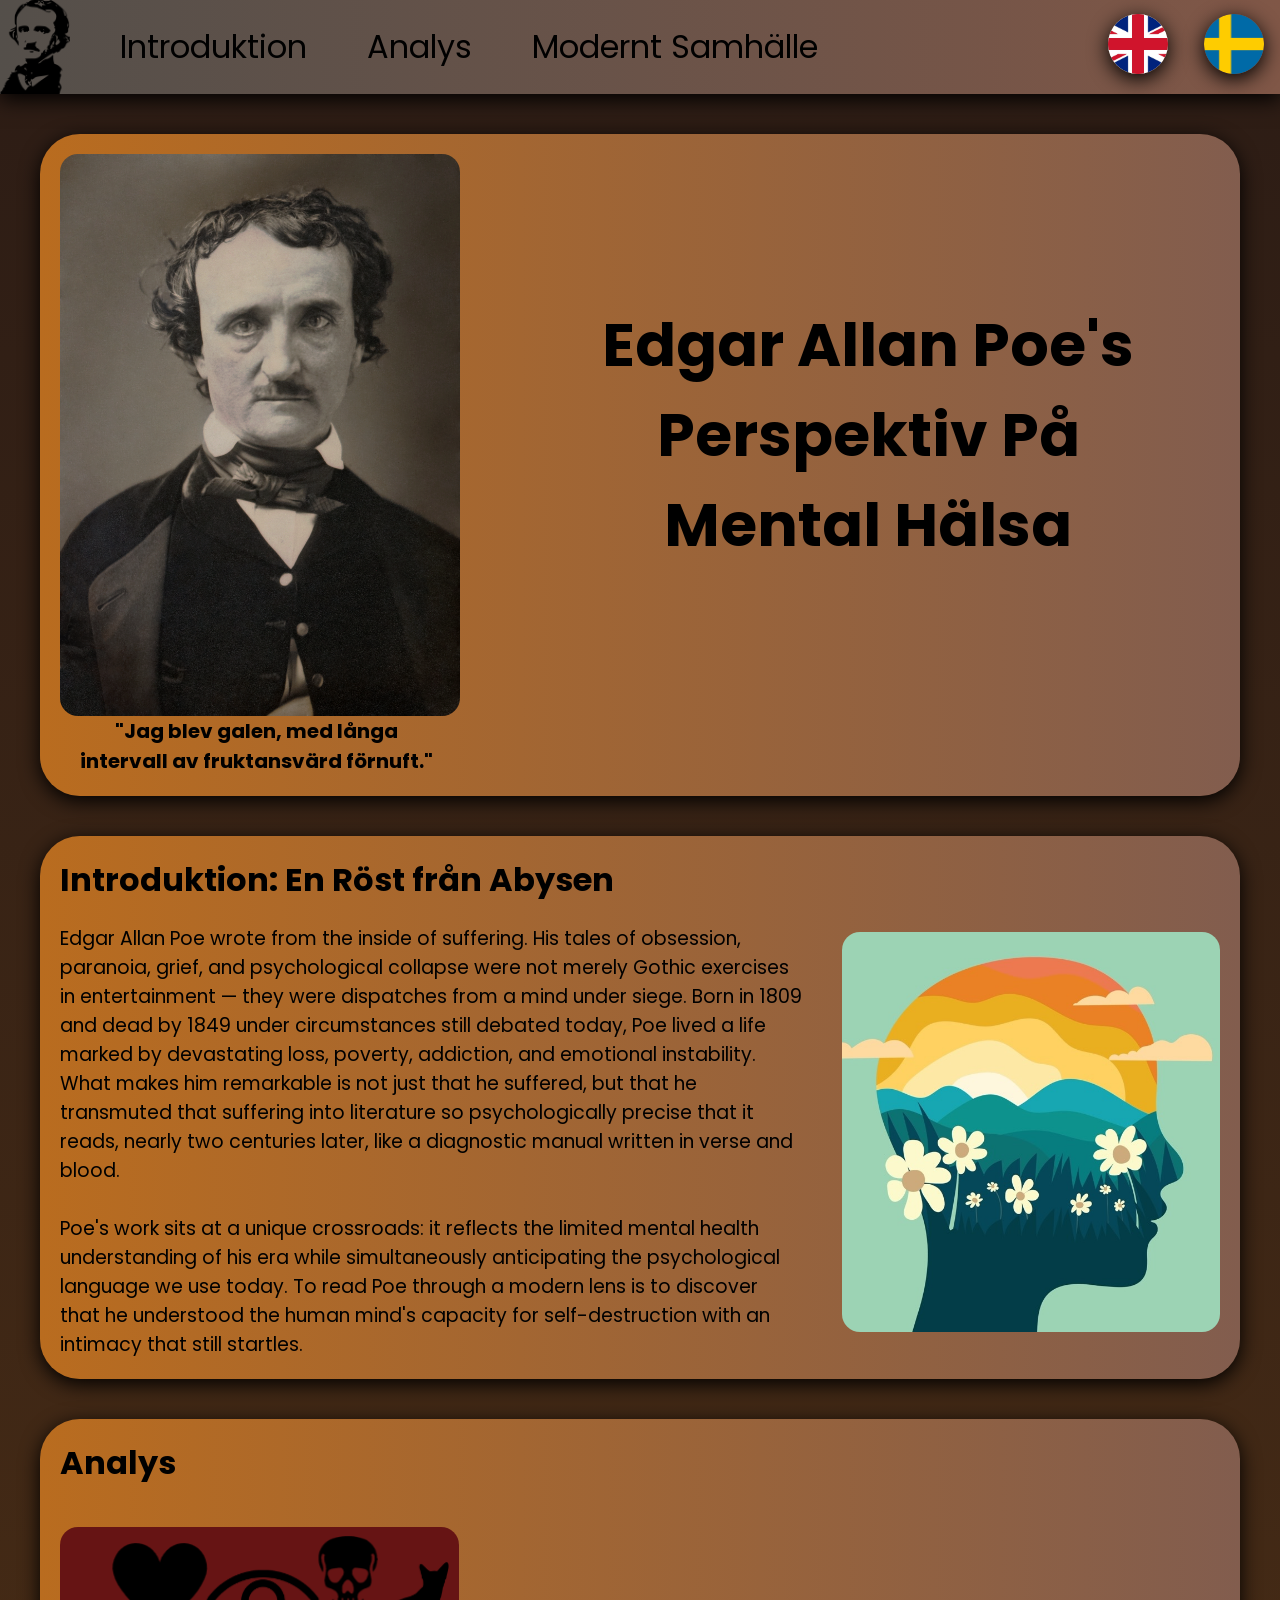
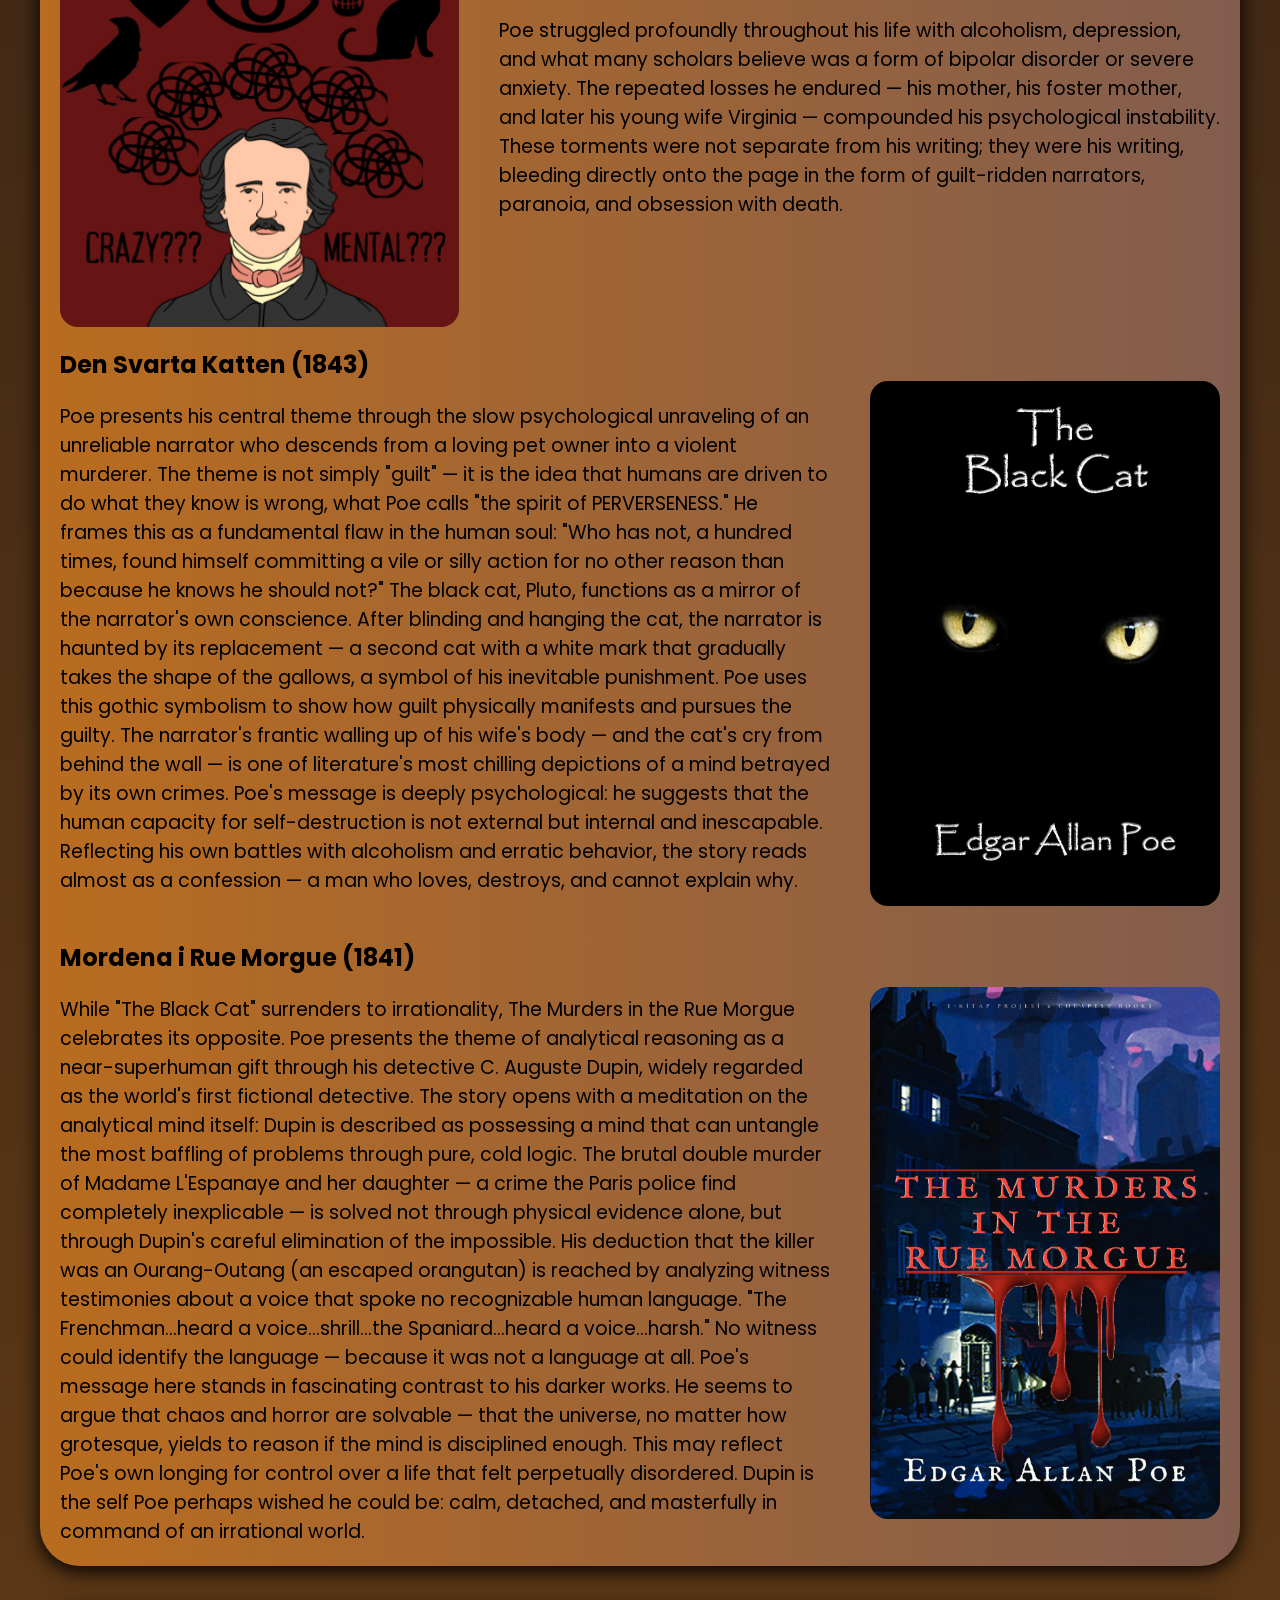
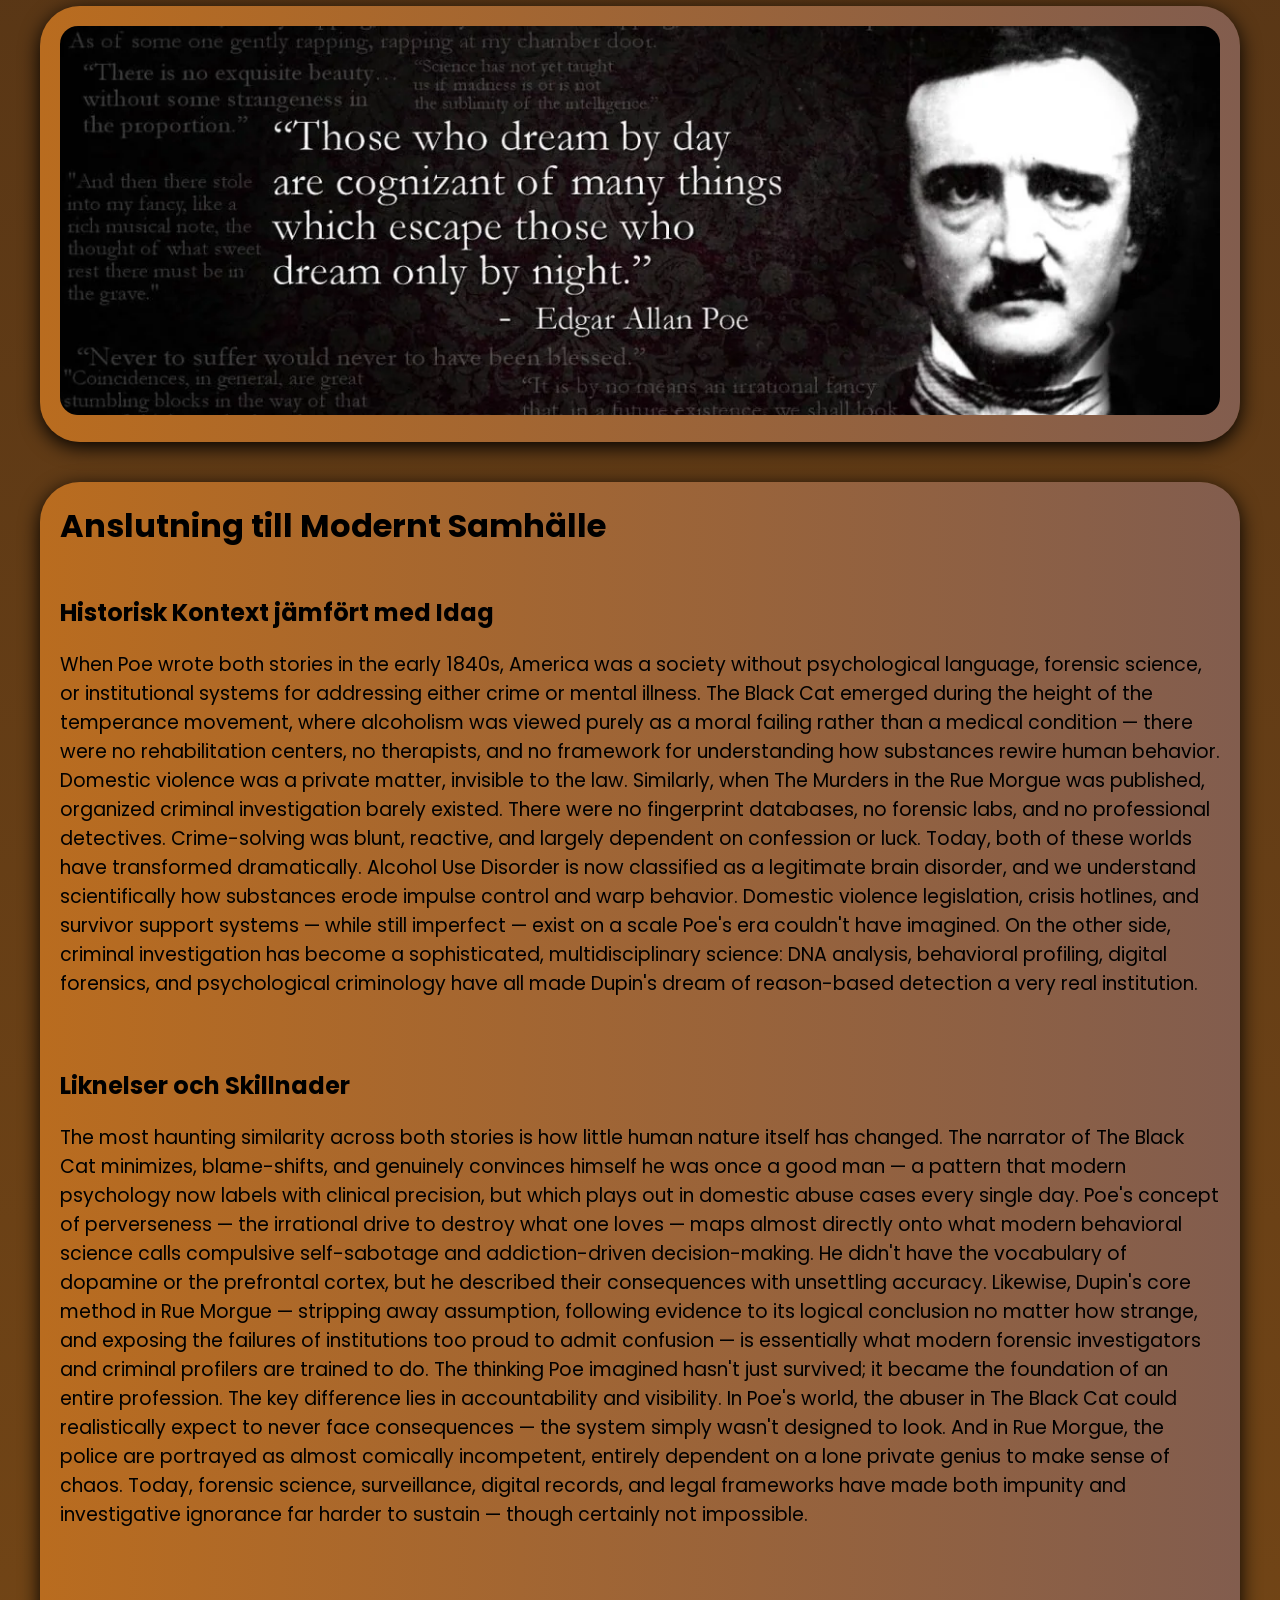
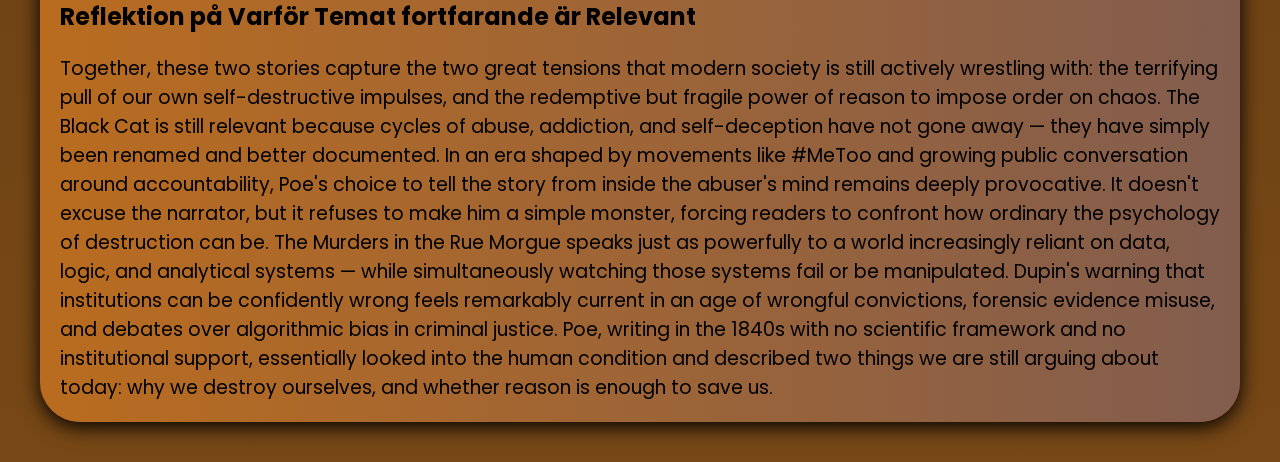
==== index-swe.html @ 0ca9f8c2 "Swedish Edition" ====
<!doctype html>
<html lang="en">
  <head>
    <meta charset="UTF-8" />
    <title>Edgar Allan Poe's Perspektiv På Mental Hälsa</title>
    <meta name="viewport" content="width=device-width, initial-scale=1.0" />
    <link rel="stylesheet" href="style.css" />
    <link rel="icon" href="images/logo.png" />
  </head>
  <body>
    <div id="menubar">
      <nav>
        <img id="logo" src="images/logo.png" alt="Edgar Allan Poe Logo" />
        <ul>
          <li>
            <a href="#intro_title" data-i18n="nav.introduction">Introduktion</a>
          </li>
          <li>
            <a href="#analysis_title" data-i18n="nav.analysis">Analys</a>
          </li>
          <li>
            <a href="#modern_title" data-i18n="nav.modern-society"
              >Modernt Samhälle</a
            >
          </li>
        </ul>
        <div class="language-switcher">
          <!-- FÖRLÅT, Martin! Vi hade för lite tid för JavaScript språk
          switchern.-->

          <button class="language-button" onclick="changeLanguage('en')">
            <a href="index.html">
              <img
                class="flag"
                src="images/EnglishFlag.jpg"
                alt="English Flag"
              />
            </a>
          </button>
          <button class="language-button" onclick="changeLanguage('se')">
            <a href="index-swe.html">
              <img
                class="flag"
                src="images/SwedishFlag.png"
                alt="Swedish Flag"
              />
            </a>
          </button>
        </div>
      </nav>
    </div>
    <div class="section" id="hero_section">
      <div id="hero_image_wrapper">
        <img
          id="hero_image"
          src="images/HeroProfile.jpg"
          alt="Edgar Allan Poe"
        />
      </div>
      <h1 id="hero_title">
        Edgar Allan Poe's <br />
        Perspektiv På <br />
        Mental Hälsa
      </h1>
      <h1 id="hero_qoute_swe">
        "Jag blev galen, med långa <br />
        intervall av fruktansvärd förnuft."
      </h1>
    </div>
    <div class="section">
      <h1 id="intro_title">Introduktion: En Röst från Abysen</h1>
      <div class="inline_wrapper">
        <p id="introduction_text">
          Edgar Allan Poe wrote from the inside of suffering. His tales of
          obsession, paranoia, grief, and psychological collapse were not merely
          Gothic exercises in entertainment — they were dispatches from a mind
          under siege. Born in 1809 and dead by 1849 under circumstances still
          debated today, Poe lived a life marked by devastating loss, poverty,
          addiction, and emotional instability. What makes him remarkable is not
          just that he suffered, but that he transmuted that suffering into
          literature so psychologically precise that it reads, nearly two
          centuries later, like a diagnostic manual written in verse and blood.
          <br />
          <br />

          Poe's work sits at a unique crossroads: it reflects the limited mental
          health understanding of his era while simultaneously anticipating the
          psychological language we use today. To read Poe through a modern lens
          is to discover that he understood the human mind's capacity for
          self-destruction with an intimacy that still startles.
        </p>
        <img
          id="introduction_image"
          src="images/IntroductionImage.png"
          alt="Introduction Image"
        />
      </div>
    </div>
    <div class="section">
      <h1 id="analysis_title">Analys</h1>
      <div class="inline_wrapper">
        <img
          id="analysis_image_1"
          src="images/EdgarsMentalHealth.png"
          alt="Edgar Allan Poe Questioning His Mental Health"
        />
        <p>
          Poe struggled profoundly throughout his life with alcoholism,
          depression, and what many scholars believe was a form of bipolar
          disorder or severe anxiety. The repeated losses he endured — his
          mother, his foster mother, and later his young wife Virginia —
          compounded his psychological instability. These torments were not
          separate from his writing; they were his writing, bleeding directly
          onto the page in the form of guilt-ridden narrators, paranoia, and
          obsession with death.
        </p>
      </div>

      <div class="inline_wrapper">
        <div>
          <h2 class="subtitle">Den Svarta Katten (1843)</h2>
          <p>
            Poe presents his central theme through the slow psychological
            unraveling of an unreliable narrator who descends from a loving pet
            owner into a violent murderer. The theme is not simply "guilt" — it
            is the idea that humans are driven to do what they know is wrong,
            what Poe calls "the spirit of PERVERSENESS." He frames this as a
            fundamental flaw in the human soul: "Who has not, a hundred times,
            found himself committing a vile or silly action for no other reason
            than because he knows he should not?" The black cat, Pluto,
            functions as a mirror of the narrator's own conscience. After
            blinding and hanging the cat, the narrator is haunted by its
            replacement — a second cat with a white mark that gradually takes
            the shape of the gallows, a symbol of his inevitable punishment. Poe
            uses this gothic symbolism to show how guilt physically manifests
            and pursues the guilty. The narrator's frantic walling up of his
            wife's body — and the cat's cry from behind the wall — is one of
            literature's most chilling depictions of a mind betrayed by its own
            crimes. Poe's message is deeply psychological: he suggests that the
            human capacity for self-destruction is not external but internal and
            inescapable. Reflecting his own battles with alcoholism and erratic
            behavior, the story reads almost as a confession — a man who loves,
            destroys, and cannot explain why.
          </p>
          <br />
        </div>
        <img
          src="images/TheBlackCat.jpg"
          alt="The Black Cat Book Cover"
          class="book_cover"
        />
      </div>
      <div class="inline_wrapper">
        <div>
          <h2 class="subtitle">Mordena i Rue Morgue (1841)</h2>
          <p>
            While "The Black Cat" surrenders to irrationality, The Murders in
            the Rue Morgue celebrates its opposite. Poe presents the theme of
            analytical reasoning as a near-superhuman gift through his detective
            C. Auguste Dupin, widely regarded as the world's first fictional
            detective. The story opens with a meditation on the analytical mind
            itself: Dupin is described as possessing a mind that can untangle
            the most baffling of problems through pure, cold logic. The brutal
            double murder of Madame L'Espanaye and her daughter — a crime the
            Paris police find completely inexplicable — is solved not through
            physical evidence alone, but through Dupin's careful elimination of
            the impossible. His deduction that the killer was an Ourang-Outang
            (an escaped orangutan) is reached by analyzing witness testimonies
            about a voice that spoke no recognizable human language. "The
            Frenchman...heard a voice...shrill...the Spaniard...heard a
            voice...harsh." No witness could identify the language — because it
            was not a language at all. Poe's message here stands in fascinating
            contrast to his darker works. He seems to argue that chaos and
            horror are solvable — that the universe, no matter how grotesque,
            yields to reason if the mind is disciplined enough. This may reflect
            Poe's own longing for control over a life that felt perpetually
            disordered. Dupin is the self Poe perhaps wished he could be: calm,
            detached, and masterfully in command of an irrational world.
          </p>
        </div>
        <img
          src="images/RueMorgue.jpg.webp"
          alt="The Black Cat Book Cover"
          class="book_cover"
        />
      </div>
    </div>
    <div class="section">
      <img
        class="qoute_immage"
        src="images/EdgarQouteImage1.png"
        alt="Those who deam by daylight ar cognizant of many things wich escape those who dream only by nigh. - Edgar Allan Poe"
      />
    </div>
    <div class="section">
      <h1 id="modern_title">Anslutning till Modernt Samhälle</h1>
      <br />
      <h2>Historisk Kontext jämfört med Idag</h2>

      <p>
        When Poe wrote both stories in the early 1840s, America was a society
        without psychological language, forensic science, or institutional
        systems for addressing either crime or mental illness. The Black Cat
        emerged during the height of the temperance movement, where alcoholism
        was viewed purely as a moral failing rather than a medical condition —
        there were no rehabilitation centers, no therapists, and no framework
        for understanding how substances rewire human behavior. Domestic
        violence was a private matter, invisible to the law. Similarly, when The
        Murders in the Rue Morgue was published, organized criminal
        investigation barely existed. There were no fingerprint databases, no
        forensic labs, and no professional detectives. Crime-solving was blunt,
        reactive, and largely dependent on confession or luck. Today, both of
        these worlds have transformed dramatically. Alcohol Use Disorder is now
        classified as a legitimate brain disorder, and we understand
        scientifically how substances erode impulse control and warp behavior.
        Domestic violence legislation, crisis hotlines, and survivor support
        systems — while still imperfect — exist on a scale Poe's era couldn't
        have imagined. On the other side, criminal investigation has become a
        sophisticated, multidisciplinary science: DNA analysis, behavioral
        profiling, digital forensics, and psychological criminology have all
        made Dupin's dream of reason-based detection a very real institution.
      </p>
      <br />
      <br />
      <h2>Liknelser och Skillnader</h2>
      <p>
        The most haunting similarity across both stories is how little human
        nature itself has changed. The narrator of The Black Cat minimizes,
        blame-shifts, and genuinely convinces himself he was once a good man — a
        pattern that modern psychology now labels with clinical precision, but
        which plays out in domestic abuse cases every single day. Poe's concept
        of perverseness — the irrational drive to destroy what one loves — maps
        almost directly onto what modern behavioral science calls compulsive
        self-sabotage and addiction-driven decision-making. He didn't have the
        vocabulary of dopamine or the prefrontal cortex, but he described their
        consequences with unsettling accuracy. Likewise, Dupin's core method in
        Rue Morgue — stripping away assumption, following evidence to its
        logical conclusion no matter how strange, and exposing the failures of
        institutions too proud to admit confusion — is essentially what modern
        forensic investigators and criminal profilers are trained to do. The
        thinking Poe imagined hasn't just survived; it became the foundation of
        an entire profession. The key difference lies in accountability and
        visibility. In Poe's world, the abuser in The Black Cat could
        realistically expect to never face consequences — the system simply
        wasn't designed to look. And in Rue Morgue, the police are portrayed as
        almost comically incompetent, entirely dependent on a lone private
        genius to make sense of chaos. Today, forensic science, surveillance,
        digital records, and legal frameworks have made both impunity and
        investigative ignorance far harder to sustain — though certainly not
        impossible.
      </p>
      <br />
      <br />
      <h2>Reflektion på Varför Temat fortfarande är Relevant</h2>
      <p>
        Together, these two stories capture the two great tensions that modern
        society is still actively wrestling with: the terrifying pull of our own
        self-destructive impulses, and the redemptive but fragile power of
        reason to impose order on chaos. The Black Cat is still relevant because
        cycles of abuse, addiction, and self-deception have not gone away — they
        have simply been renamed and better documented. In an era shaped by
        movements like #MeToo and growing public conversation around
        accountability, Poe's choice to tell the story from inside the abuser's
        mind remains deeply provocative. It doesn't excuse the narrator, but it
        refuses to make him a simple monster, forcing readers to confront how
        ordinary the psychology of destruction can be. The Murders in the Rue
        Morgue speaks just as powerfully to a world increasingly reliant on
        data, logic, and analytical systems — while simultaneously watching
        those systems fail or be manipulated. Dupin's warning that institutions
        can be confidently wrong feels remarkably current in an age of wrongful
        convictions, forensic evidence misuse, and debates over algorithmic bias
        in criminal justice. Poe, writing in the 1840s with no scientific
        framework and no institutional support, essentially looked into the
        human condition and described two things we are still arguing about
        today: why we destroy ourselves, and whether reason is enough to save
        us.
      </p>
    </div>
    <script src="script.js"></script>
  </body>
</html>
---- style.css ----
@import url("https://fonts.googleapis.com/css2?family=Poppins:wght@200;300;400;500&display=swap");
* {
  margin: 0;
  padding: 0;
  box-sizing: border-box;
  font-family: "Poppins", sans-serif;
}
body {
  background: linear-gradient(to bottom, #2c1c15, #774816);
}

#menubar {
  position: sticky;
  top: 0;
  z-index: 100;
}

.container {
  width: 100%;
  height: 100vh;
  background: #2192ff;
  display: flex;
  align-items: center;
  justify-content: center;
}
nav {
  background: linear-gradient(to right, #544f4a, #805747);
  box-shadow: 0 5px 20px rgb(0, 0, 0);
  display: flex;
  align-items: center;
  transition: background 0.9s ease;
}

nav:hover {
  background: linear-gradient(to right, #6d655d, #aa6d55);
}

nav ul li:hover {
  scale: 1.05;
  transition: scale 0.3s ease;
}
nav ul {
  display: flex;
  align-items: center;
  margin: 0;
  padding: 0;
}
nav ul li {
  list-style: none;
  font-size: 2rem;
  padding: 0 10px;
  margin: 0 20px;
  cursor: pointer;
  position: relative;
}
nav ul li:after {
  content: "";
  width: 0;
  height: 3px;
  background: #300b09;
  position: absolute;
  left: 0;
  bottom: -10px;
  transition: 0.5s;
}
nav ul li:hover::after {
  width: 100%;
}

.language-switcher {
  display: inline-block;
  gap: 0.5rem;
  margin-left: auto;
}

.language-switcher button {
  padding: 0.5rem 1rem;
  border: none;
  background: transparent;
  cursor: pointer;
  border-radius: 4px;
}

.language-switcher button:hover {
  background: transparent;
}

#hero_title {
  padding-left: 10px;
  display: inline-block;
  font-size: 60px;
  color: #000000;
  text-align: center;
  vertical-align: middle;
  margin-right: 20px;
  overflow-wrap: break-word;
  word-wrap: break-word;
  margin-left: 10vw;
}

#hero_image {
  display: inline-block;
  vertical-align: middle;
  margin: 0 auto;
  width: 400px;
  height: auto;
  border-radius: 18px;
}

#introduction_image {
  display: block;
  margin: 0 auto;
  width: 300px;
  margin-right: 0;
  height: auto;
  border-radius: 18px;
}

#hero_qoute {
  display: flex;
  font-size: 20px;
  color: #000000;
  text-align: center;
  vertical-align: middle;
  margin-left: 50px;
}

#hero_qoute_swe {
  display: flex;
  font-size: 20px;
  color: #000000;
  text-align: center;
  vertical-align: middle;
  margin-left: 20px;
}
.section {
  margin: 40px;
  border-radius: 40px;
  min-width: 1000px;
  background: linear-gradient(to right, #b96c1f, #825d4e);
  padding: 20px;
  box-shadow: #000000 0px 5px 20px;
}

#logo {
  width: 70px;
  height: auto;
  margin-right: 20px;
}

.flag {
  width: 60px;
  height: auto;
  border-radius: 30px;
  box-shadow: #000000 0px 5px 20px;
}

.flag:hover {
  transform: scale(1.1);
  transition: transform 0.3s ease;
}

#introduction_text p {
  flex: 1;
  margin: 0;
}

#introduction_image {
  width: auto;
  height: 400px;
  border-radius: 18px;
  margin-left: 20px;
  flex-shrink: 0;
}

.inline_wrapper {
  display: flex;
  flex-direction: row;
  align-items: center;
  justify-content: space-between;
  gap: 20px;
  flex-wrap: nowrap;
}

p {
  margin-top: 20px;
  display: flex;
  flex-direction: row;
  align-items: center;
  justify-content: space-between;
  gap: 20px;
  flex-wrap: nowrap;
  font-size: 19px;
}

#analysis_image_1 {
  margin-top: 40px;
  width: auto;
  height: 400px;
  border-radius: 18px;
  margin-right: 20px;
  flex-shrink: 0;
}

.qoute_immage {
  width: 100%;
  height: auto;
  border-radius: 18px;
  flex-shrink: 0;
}

html {
  scroll-behavior: smooth;
}

nav ul li a {
  text-decoration: none;
  color: inherit;
}

.book_cover {
  margin-top: 40px;
  width: 350px;
  height: auto;
  border-radius: 18px;
  margin-left: 20px;
  flex-shrink: 0;
}

h2 {
  margin-top: 20px;
}

#intro_title,
#analysis_title,
#modern_title {
  scroll-margin-top: 150px;
}

#hero_image_wrapper {
  display: inline-block;
  vertical-align: middle;
}
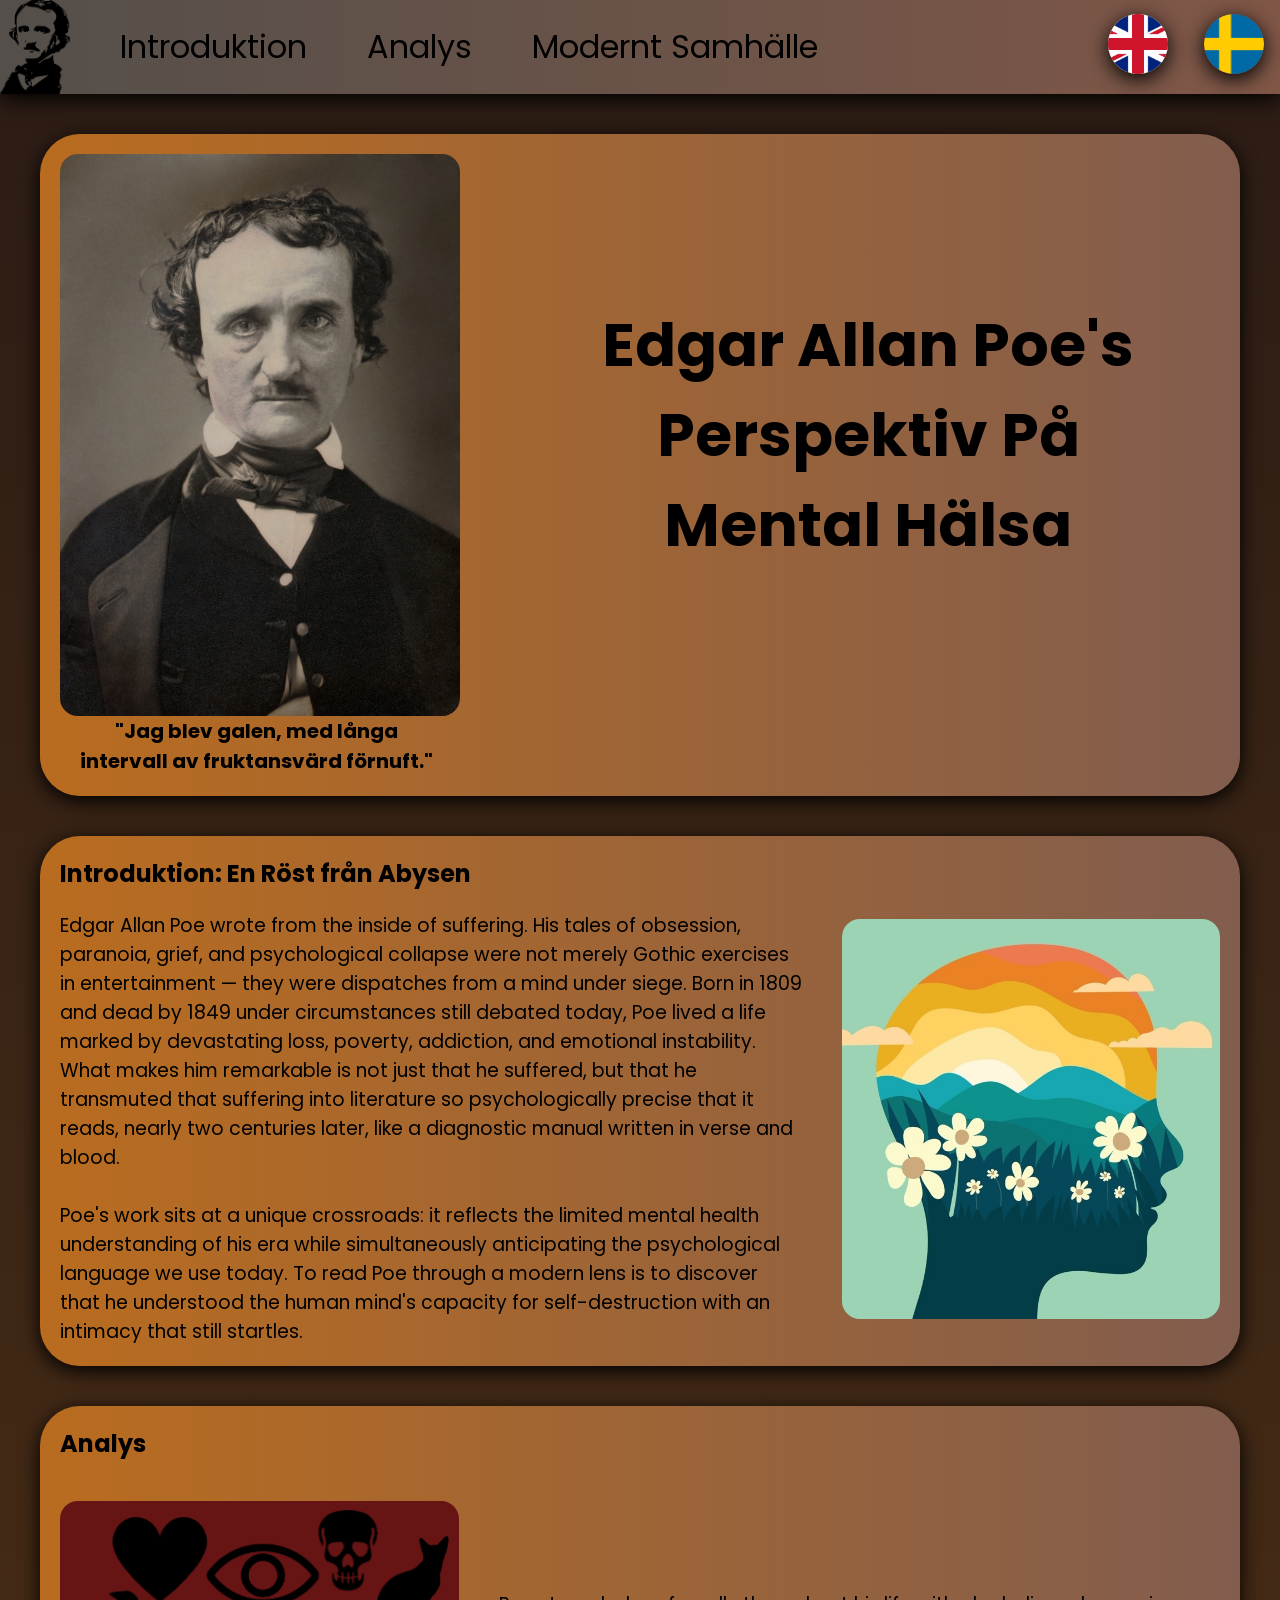
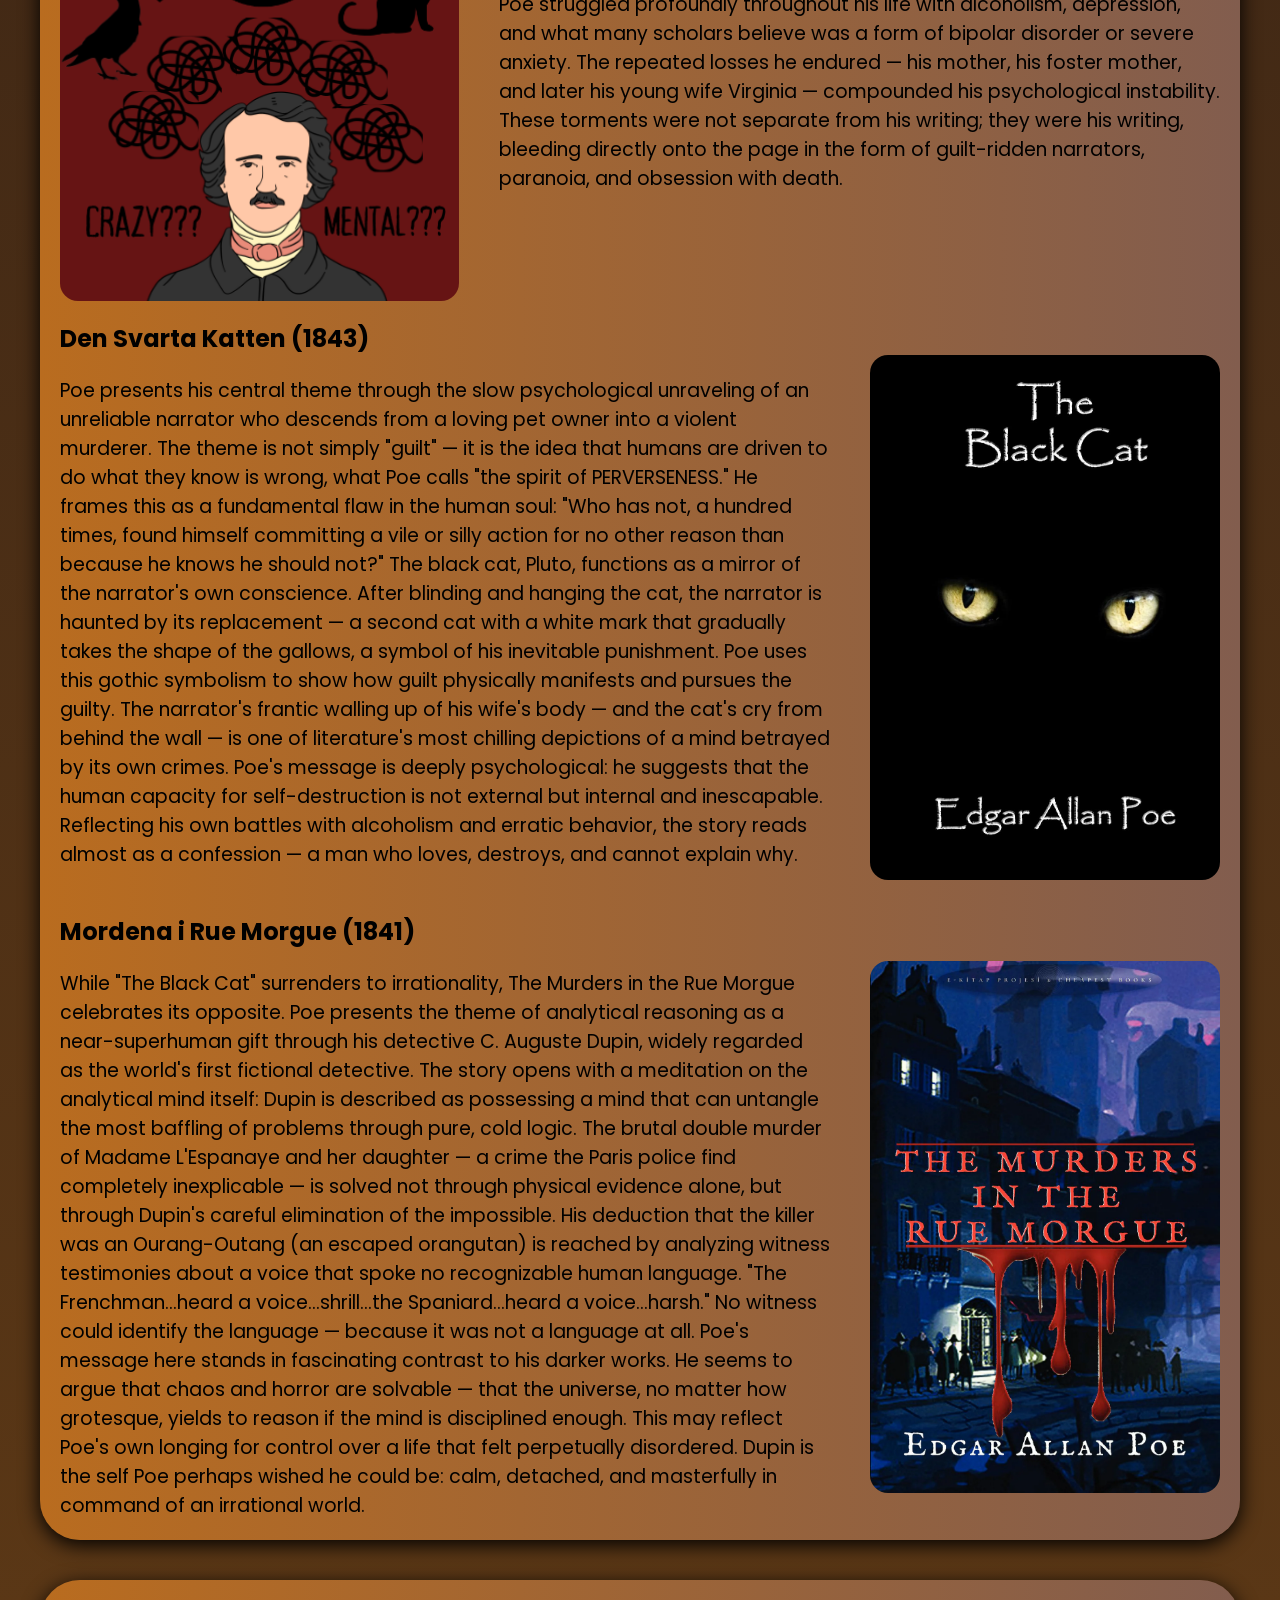
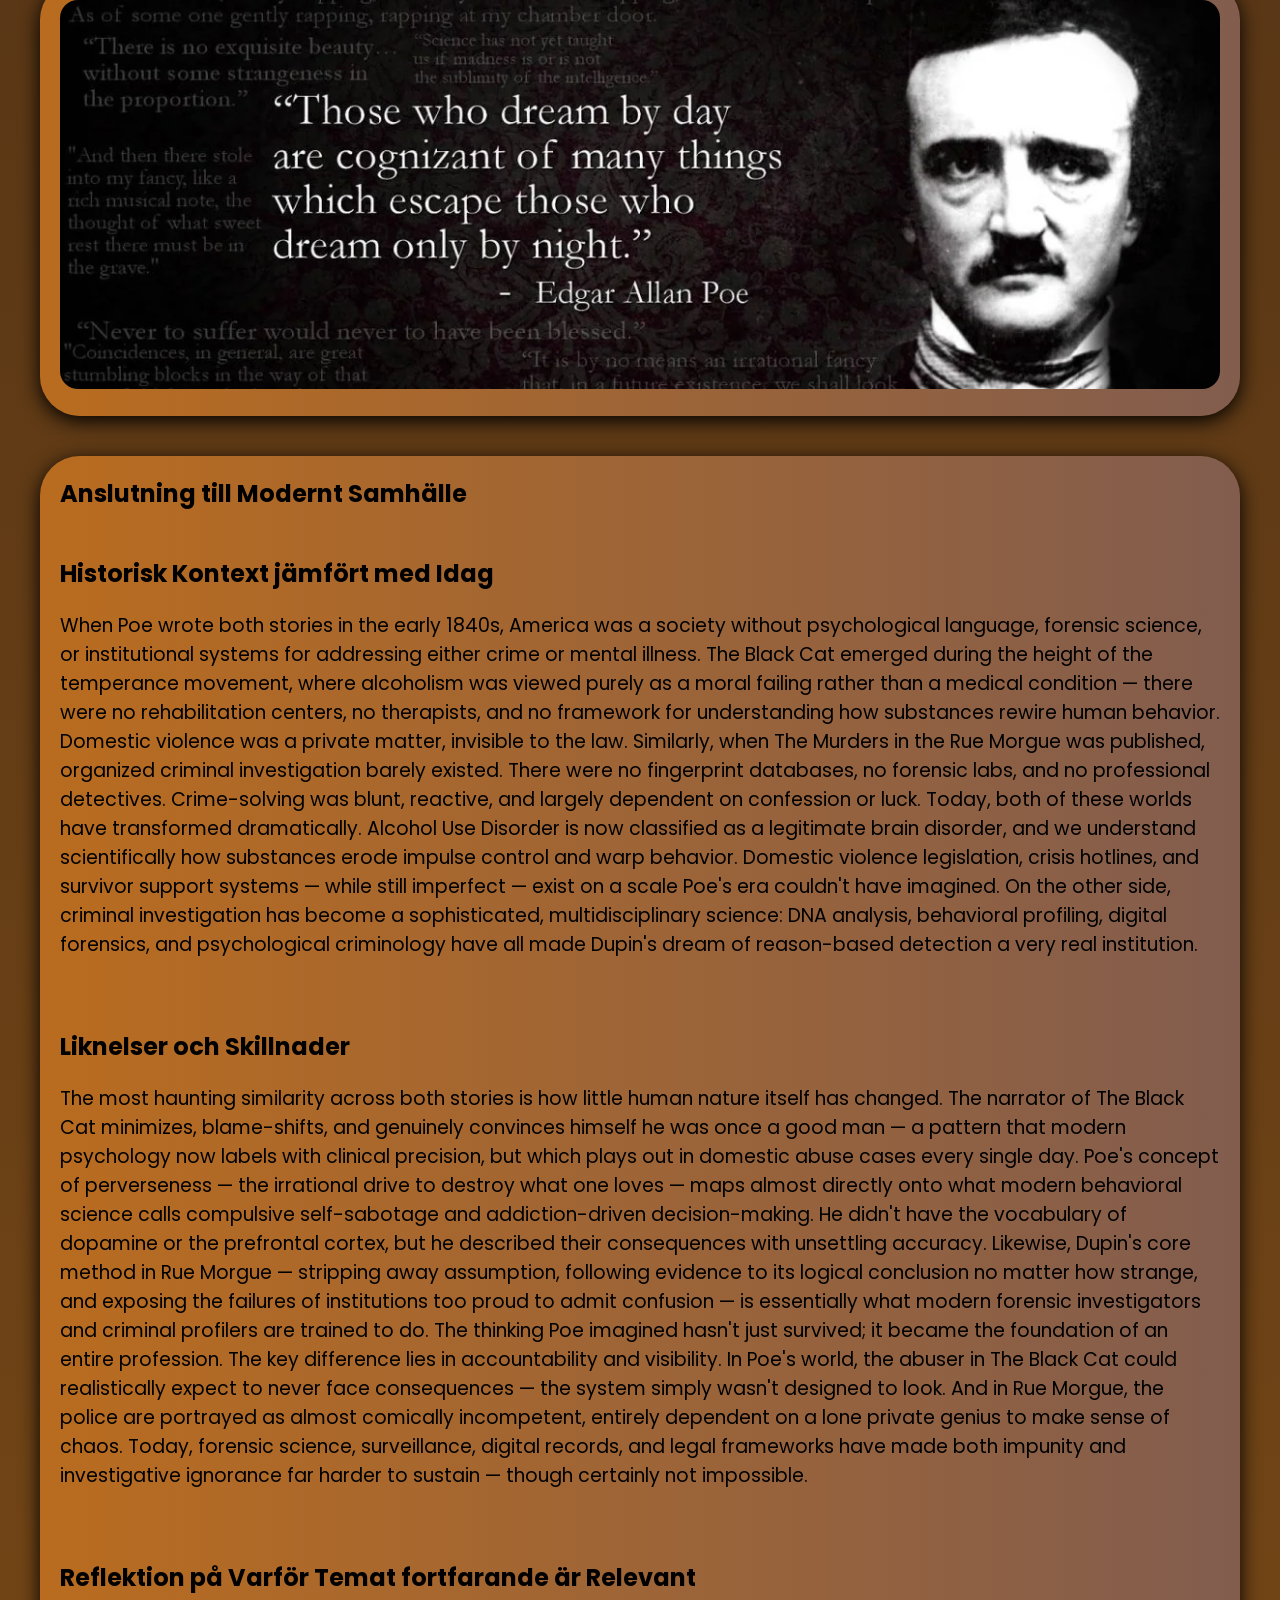
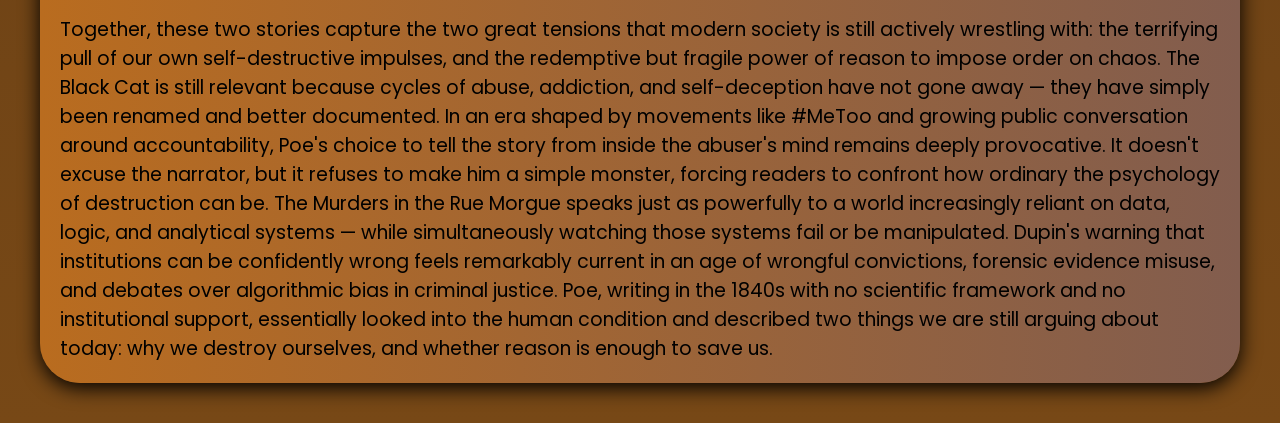
==== commit ba745eaf: "Uppdaterade Till Semantiska Taggar" ====
--- a/index-swe.html
+++ b/index-swe.html
@@ -8,7 +8,7 @@
     <link rel="icon" href="images/logo.png" />
   </head>
   <body>
-    <div id="menubar">
+    <header id="menubar">
       <nav>
         <img id="logo" src="images/logo.png" alt="Edgar Allan Poe Logo" />
         <ul>
@@ -48,8 +48,8 @@
           </button>
         </div>
       </nav>
-    </div>
-    <div class="section" id="hero_section">
+    </header>
+    <section class="section" id="hero_section">
       <div id="hero_image_wrapper">
         <img
           id="hero_image"
@@ -66,8 +66,8 @@
         "Jag blev galen, med långa <br />
         intervall av fruktansvärd förnuft."
       </h1>
-    </div>
-    <div class="section">
+    </section>
+    <section class="section">
       <h1 id="intro_title">Introduktion: En Röst från Abysen</h1>
       <div class="inline_wrapper">
         <p id="introduction_text">
@@ -95,8 +95,8 @@
           alt="Introduction Image"
         />
       </div>
-    </div>
-    <div class="section">
+    </section>
+    <section class="section">
       <h1 id="analysis_title">Analys</h1>
       <div class="inline_wrapper">
         <img
@@ -184,15 +184,15 @@
           class="book_cover"
         />
       </div>
-    </div>
-    <div class="section">
+    </section>
+    <section class="section">
       <img
         class="qoute_immage"
         src="images/EdgarQouteImage1.png"
         alt="Those who deam by daylight ar cognizant of many things wich escape those who dream only by nigh. - Edgar Allan Poe"
       />
-    </div>
-    <div class="section">
+    </section>
+    <section class="section">
       <h1 id="modern_title">Anslutning till Modernt Samhälle</h1>
       <br />
       <h2>Historisk Kontext jämfört med Idag</h2>
@@ -275,7 +275,7 @@
         today: why we destroy ourselves, and whether reason is enough to save
         us.
       </p>
-    </div>
+    </section>
     <script src="script.js"></script>
   </body>
 </html>
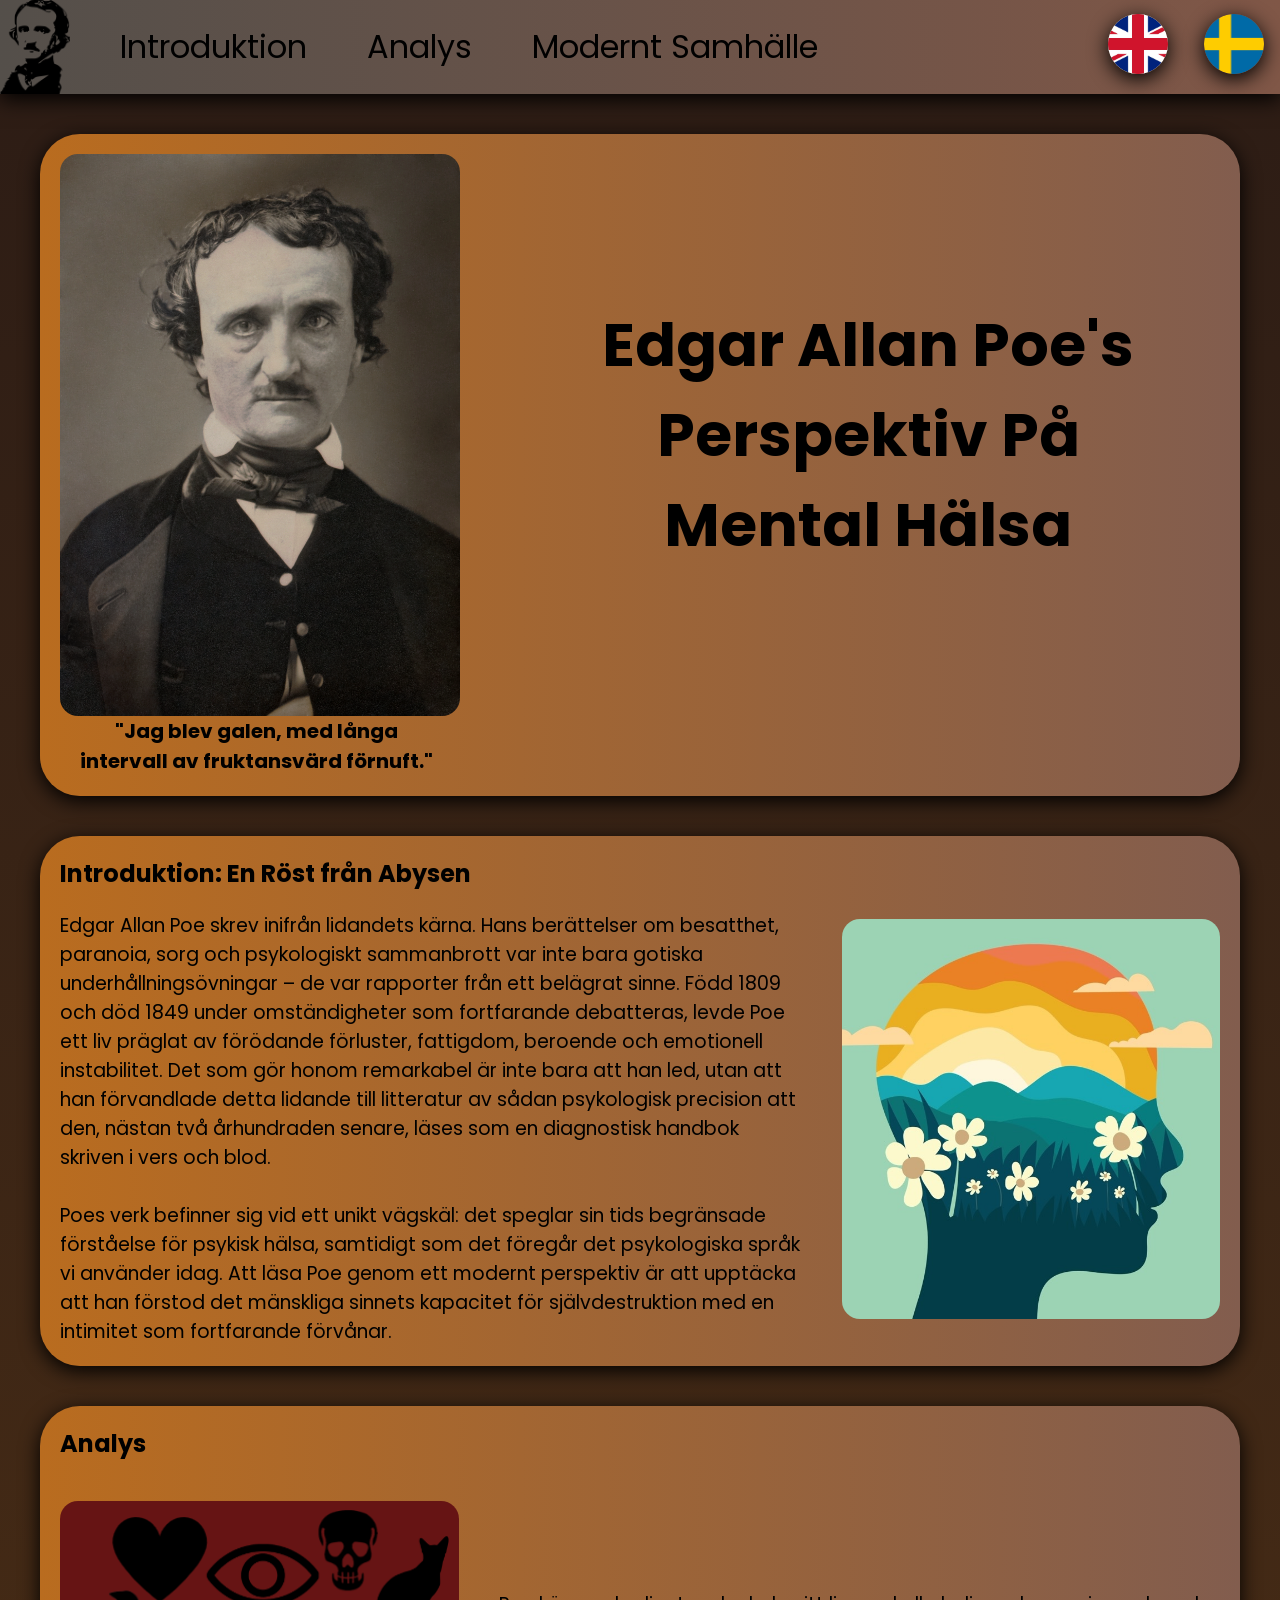
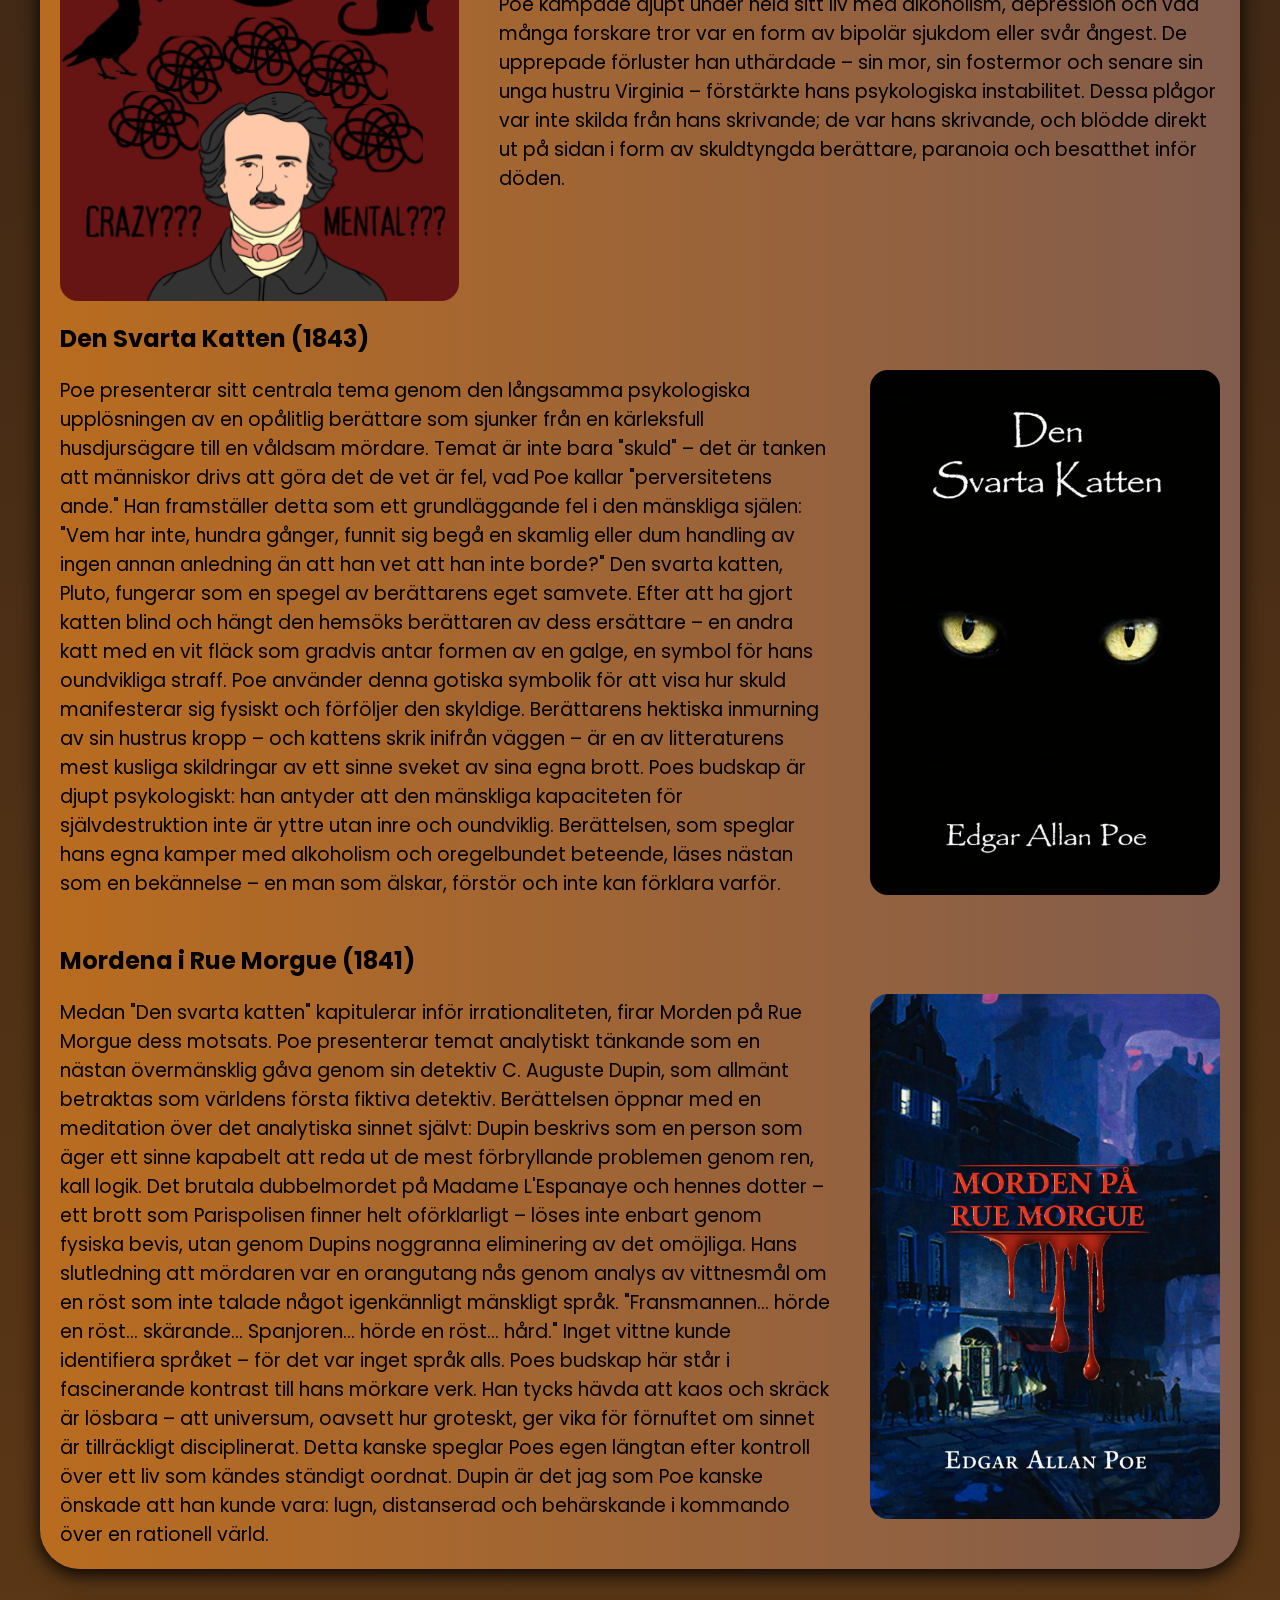
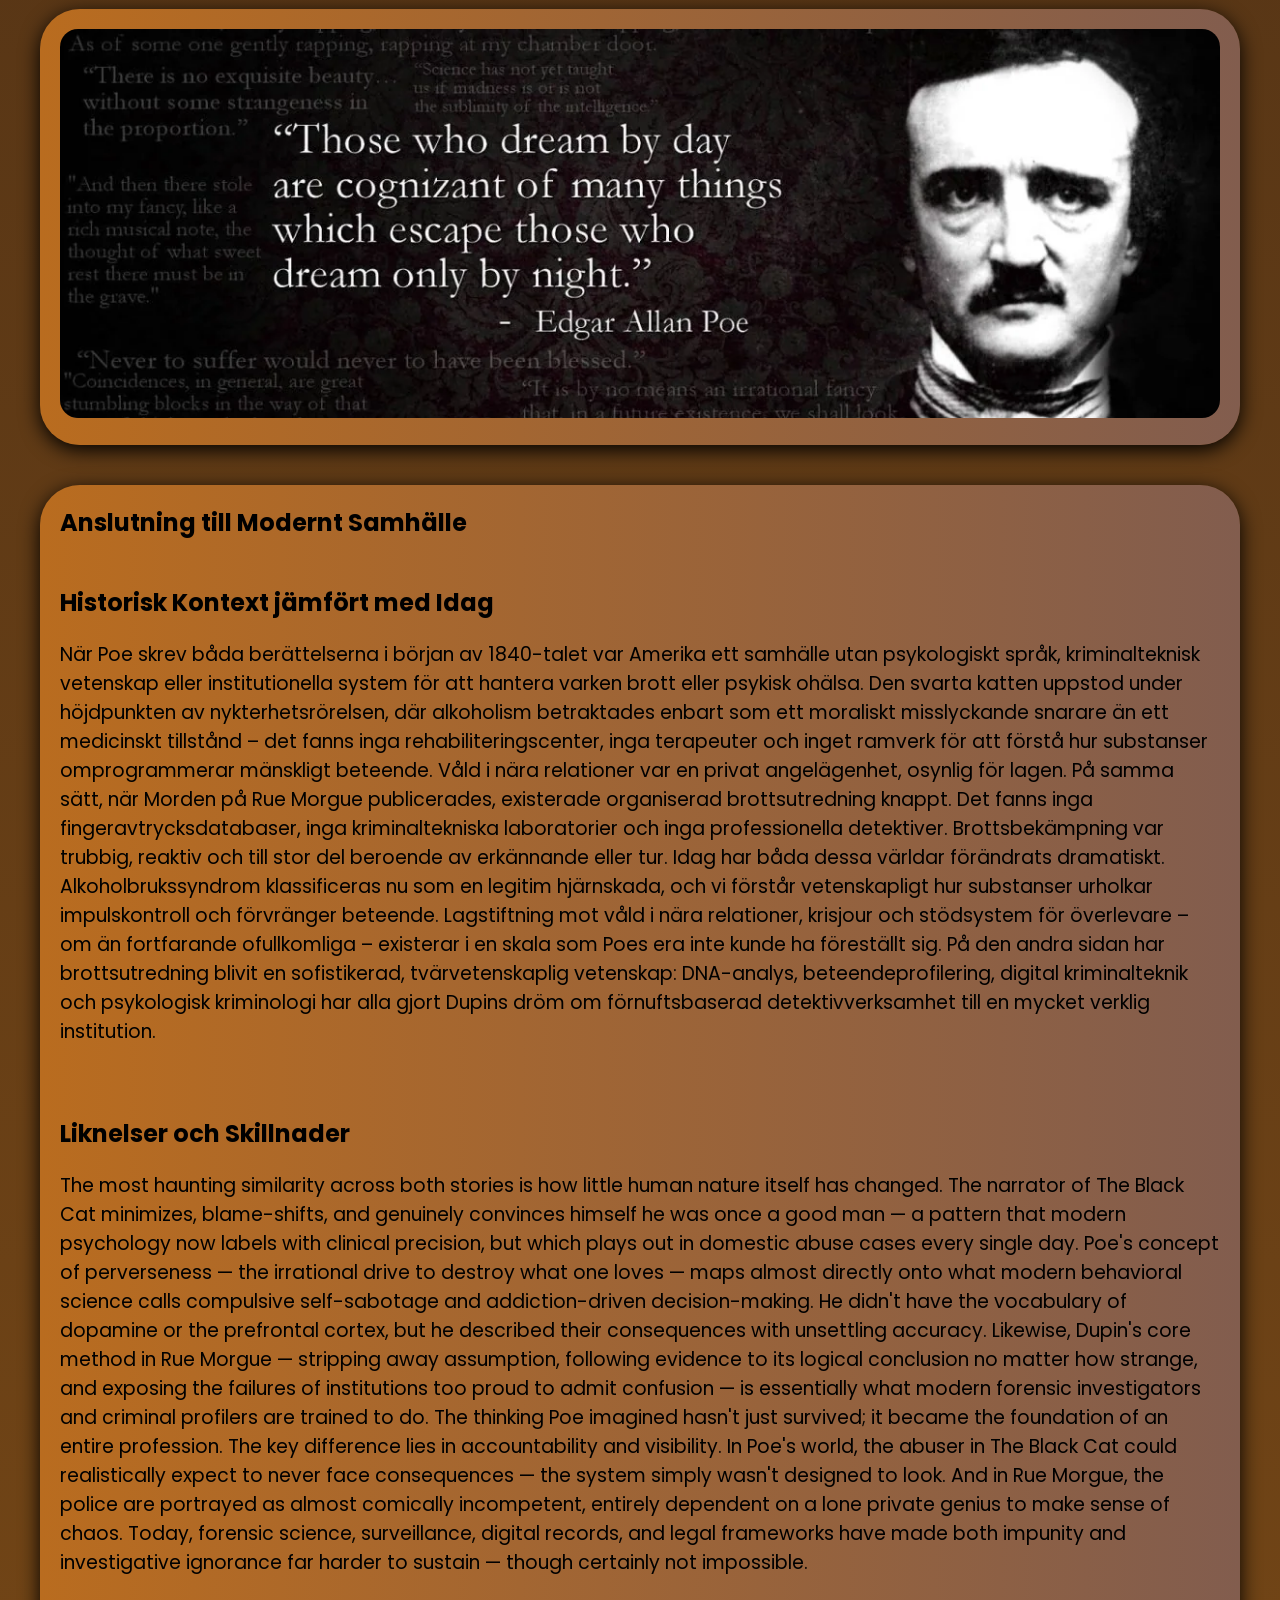
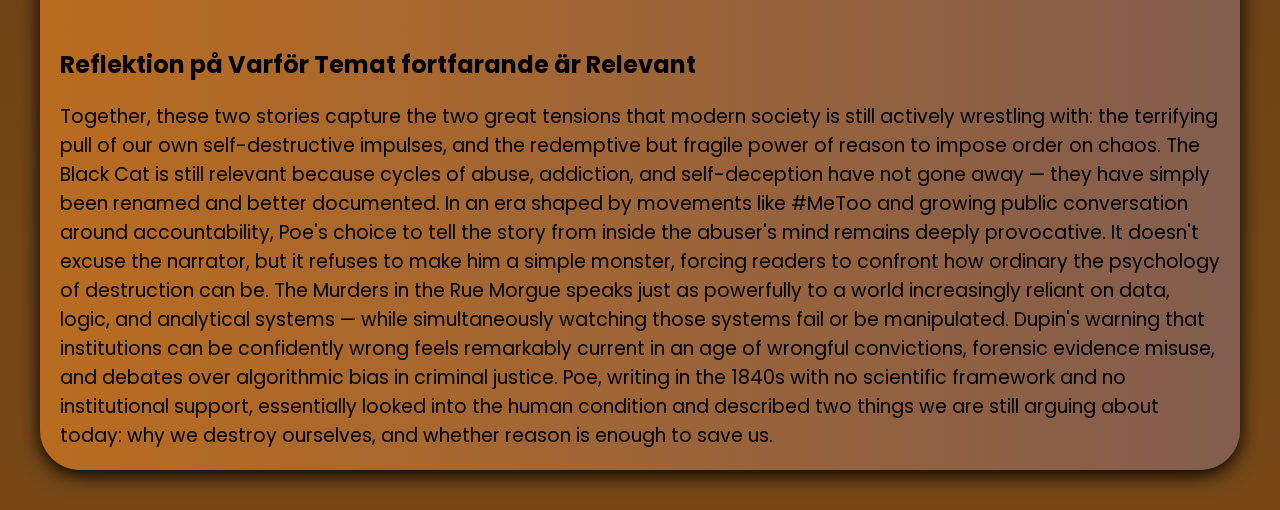
==== commit fd3e1334: "Boktitel Översättning" ====
--- a/index-swe.html
+++ b/index-swe.html
@@ -71,23 +71,26 @@
       <h1 id="intro_title">Introduktion: En Röst från Abysen</h1>
       <div class="inline_wrapper">
         <p id="introduction_text">
-          Edgar Allan Poe wrote from the inside of suffering. His tales of
-          obsession, paranoia, grief, and psychological collapse were not merely
-          Gothic exercises in entertainment — they were dispatches from a mind
-          under siege. Born in 1809 and dead by 1849 under circumstances still
-          debated today, Poe lived a life marked by devastating loss, poverty,
-          addiction, and emotional instability. What makes him remarkable is not
-          just that he suffered, but that he transmuted that suffering into
-          literature so psychologically precise that it reads, nearly two
-          centuries later, like a diagnostic manual written in verse and blood.
+          Edgar Allan Poe skrev inifrån lidandets kärna. Hans berättelser om
+          besatthet, paranoia, sorg och psykologiskt sammanbrott var inte bara
+          gotiska underhållningsövningar – de var rapporter från ett belägrat
+          sinne. Född 1809 och död 1849 under omständigheter som fortfarande
+          debatteras, levde Poe ett liv präglat av förödande förluster,
+          fattigdom, beroende och emotionell instabilitet. Det som gör honom
+          remarkabel är inte bara att han led, utan att han förvandlade detta
+          lidande till litteratur av sådan psykologisk precision att den, nästan
+          två århundraden senare, läses som en diagnostisk handbok skriven i
+          vers och blod.
+
           <br />
           <br />
 
-          Poe's work sits at a unique crossroads: it reflects the limited mental
-          health understanding of his era while simultaneously anticipating the
-          psychological language we use today. To read Poe through a modern lens
-          is to discover that he understood the human mind's capacity for
-          self-destruction with an intimacy that still startles.
+          Poes verk befinner sig vid ett unikt vägskäl: det speglar sin tids
+          begränsade förståelse för psykisk hälsa, samtidigt som det föregår det
+          psykologiska språk vi använder idag. Att läsa Poe genom ett modernt
+          perspektiv är att upptäcka att han förstod det mänskliga sinnets
+          kapacitet för självdestruktion med en intimitet som fortfarande
+          förvånar.
         </p>
         <img
           id="introduction_image"
@@ -105,14 +108,13 @@
           alt="Edgar Allan Poe Questioning His Mental Health"
         />
         <p>
-          Poe struggled profoundly throughout his life with alcoholism,
-          depression, and what many scholars believe was a form of bipolar
-          disorder or severe anxiety. The repeated losses he endured — his
-          mother, his foster mother, and later his young wife Virginia —
-          compounded his psychological instability. These torments were not
-          separate from his writing; they were his writing, bleeding directly
-          onto the page in the form of guilt-ridden narrators, paranoia, and
-          obsession with death.
+          Poe kämpade djupt under hela sitt liv med alkoholism, depression och
+          vad många forskare tror var en form av bipolär sjukdom eller svår
+          ångest. De upprepade förluster han uthärdade – sin mor, sin fostermor
+          och senare sin unga hustru Virginia – förstärkte hans psykologiska
+          instabilitet. Dessa plågor var inte skilda från hans skrivande; de var
+          hans skrivande, och blödde direkt ut på sidan i form av skuldtyngda
+          berättare, paranoia och besatthet inför döden.
         </p>
       </div>
 
@@ -120,32 +122,33 @@
         <div>
           <h2 class="subtitle">Den Svarta Katten (1843)</h2>
           <p>
-            Poe presents his central theme through the slow psychological
-            unraveling of an unreliable narrator who descends from a loving pet
-            owner into a violent murderer. The theme is not simply "guilt" — it
-            is the idea that humans are driven to do what they know is wrong,
-            what Poe calls "the spirit of PERVERSENESS." He frames this as a
-            fundamental flaw in the human soul: "Who has not, a hundred times,
-            found himself committing a vile or silly action for no other reason
-            than because he knows he should not?" The black cat, Pluto,
-            functions as a mirror of the narrator's own conscience. After
-            blinding and hanging the cat, the narrator is haunted by its
-            replacement — a second cat with a white mark that gradually takes
-            the shape of the gallows, a symbol of his inevitable punishment. Poe
-            uses this gothic symbolism to show how guilt physically manifests
-            and pursues the guilty. The narrator's frantic walling up of his
-            wife's body — and the cat's cry from behind the wall — is one of
-            literature's most chilling depictions of a mind betrayed by its own
-            crimes. Poe's message is deeply psychological: he suggests that the
-            human capacity for self-destruction is not external but internal and
-            inescapable. Reflecting his own battles with alcoholism and erratic
-            behavior, the story reads almost as a confession — a man who loves,
-            destroys, and cannot explain why.
+            Poe presenterar sitt centrala tema genom den långsamma psykologiska
+            upplösningen av en opålitlig berättare som sjunker från en
+            kärleksfull husdjursägare till en våldsam mördare. Temat är inte
+            bara "skuld" – det är tanken att människor drivs att göra det de vet
+            är fel, vad Poe kallar "perversitetens ande." Han framställer detta
+            som ett grundläggande fel i den mänskliga själen: "Vem har inte,
+            hundra gånger, funnit sig begå en skamlig eller dum handling av
+            ingen annan anledning än att han vet att han inte borde?" Den svarta
+            katten, Pluto, fungerar som en spegel av berättarens eget samvete.
+            Efter att ha gjort katten blind och hängt den hemsöks berättaren av
+            dess ersättare – en andra katt med en vit fläck som gradvis antar
+            formen av en galge, en symbol för hans oundvikliga straff. Poe
+            använder denna gotiska symbolik för att visa hur skuld manifesterar
+            sig fysiskt och förföljer den skyldige. Berättarens hektiska
+            inmurning av sin hustrus kropp – och kattens skrik inifrån väggen –
+            är en av litteraturens mest kusliga skildringar av ett sinne sveket
+            av sina egna brott. Poes budskap är djupt psykologiskt: han antyder
+            att den mänskliga kapaciteten för självdestruktion inte är yttre
+            utan inre och oundviklig. Berättelsen, som speglar hans egna kamper
+            med alkoholism och oregelbundet beteende, läses nästan som en
+            bekännelse – en man som älskar, förstör och inte kan förklara
+            varför.
           </p>
           <br />
         </div>
         <img
-          src="images/TheBlackCat.jpg"
+          src="images/TheBlackCat-swe.png"
           alt="The Black Cat Book Cover"
           class="book_cover"
         />
@@ -154,32 +157,32 @@
         <div>
           <h2 class="subtitle">Mordena i Rue Morgue (1841)</h2>
           <p>
-            While "The Black Cat" surrenders to irrationality, The Murders in
-            the Rue Morgue celebrates its opposite. Poe presents the theme of
-            analytical reasoning as a near-superhuman gift through his detective
-            C. Auguste Dupin, widely regarded as the world's first fictional
-            detective. The story opens with a meditation on the analytical mind
-            itself: Dupin is described as possessing a mind that can untangle
-            the most baffling of problems through pure, cold logic. The brutal
-            double murder of Madame L'Espanaye and her daughter — a crime the
-            Paris police find completely inexplicable — is solved not through
-            physical evidence alone, but through Dupin's careful elimination of
-            the impossible. His deduction that the killer was an Ourang-Outang
-            (an escaped orangutan) is reached by analyzing witness testimonies
-            about a voice that spoke no recognizable human language. "The
-            Frenchman...heard a voice...shrill...the Spaniard...heard a
-            voice...harsh." No witness could identify the language — because it
-            was not a language at all. Poe's message here stands in fascinating
-            contrast to his darker works. He seems to argue that chaos and
-            horror are solvable — that the universe, no matter how grotesque,
-            yields to reason if the mind is disciplined enough. This may reflect
-            Poe's own longing for control over a life that felt perpetually
-            disordered. Dupin is the self Poe perhaps wished he could be: calm,
-            detached, and masterfully in command of an irrational world.
+            Medan "Den svarta katten" kapitulerar inför irrationaliteten, firar
+            Morden på Rue Morgue dess motsats. Poe presenterar temat analytiskt
+            tänkande som en nästan övermänsklig gåva genom sin detektiv C.
+            Auguste Dupin, som allmänt betraktas som världens första fiktiva
+            detektiv. Berättelsen öppnar med en meditation över det analytiska
+            sinnet självt: Dupin beskrivs som en person som äger ett sinne
+            kapabelt att reda ut de mest förbryllande problemen genom ren, kall
+            logik. Det brutala dubbelmordet på Madame L'Espanaye och hennes
+            dotter – ett brott som Parispolisen finner helt oförklarligt – löses
+            inte enbart genom fysiska bevis, utan genom Dupins noggranna
+            eliminering av det omöjliga. Hans slutledning att mördaren var en
+            orangutang nås genom analys av vittnesmål om en röst som inte talade
+            något igenkännligt mänskligt språk. "Fransmannen... hörde en röst...
+            skärande... Spanjoren... hörde en röst... hård." Inget vittne kunde
+            identifiera språket – för det var inget språk alls. Poes budskap här
+            står i fascinerande kontrast till hans mörkare verk. Han tycks hävda
+            att kaos och skräck är lösbara – att universum, oavsett hur
+            groteskt, ger vika för förnuftet om sinnet är tillräckligt
+            disciplinerat. Detta kanske speglar Poes egen längtan efter kontroll
+            över ett liv som kändes ständigt oordnat. Dupin är det jag som Poe
+            kanske önskade att han kunde vara: lugn, distanserad och behärskande
+            i kommando över en rationell värld.
           </p>
         </div>
         <img
-          src="images/RueMorgue.jpg.webp"
+          src="images/RueMorgue-swe.png"
           alt="The Black Cat Book Cover"
           class="book_cover"
         />
@@ -198,27 +201,29 @@
       <h2>Historisk Kontext jämfört med Idag</h2>
 
       <p>
-        When Poe wrote both stories in the early 1840s, America was a society
-        without psychological language, forensic science, or institutional
-        systems for addressing either crime or mental illness. The Black Cat
-        emerged during the height of the temperance movement, where alcoholism
-        was viewed purely as a moral failing rather than a medical condition —
-        there were no rehabilitation centers, no therapists, and no framework
-        for understanding how substances rewire human behavior. Domestic
-        violence was a private matter, invisible to the law. Similarly, when The
-        Murders in the Rue Morgue was published, organized criminal
-        investigation barely existed. There were no fingerprint databases, no
-        forensic labs, and no professional detectives. Crime-solving was blunt,
-        reactive, and largely dependent on confession or luck. Today, both of
-        these worlds have transformed dramatically. Alcohol Use Disorder is now
-        classified as a legitimate brain disorder, and we understand
-        scientifically how substances erode impulse control and warp behavior.
-        Domestic violence legislation, crisis hotlines, and survivor support
-        systems — while still imperfect — exist on a scale Poe's era couldn't
-        have imagined. On the other side, criminal investigation has become a
-        sophisticated, multidisciplinary science: DNA analysis, behavioral
-        profiling, digital forensics, and psychological criminology have all
-        made Dupin's dream of reason-based detection a very real institution.
+        När Poe skrev båda berättelserna i början av 1840-talet var Amerika ett
+        samhälle utan psykologiskt språk, kriminalteknisk vetenskap eller
+        institutionella system för att hantera varken brott eller psykisk
+        ohälsa. Den svarta katten uppstod under höjdpunkten av
+        nykterhetsrörelsen, där alkoholism betraktades enbart som ett moraliskt
+        misslyckande snarare än ett medicinskt tillstånd – det fanns inga
+        rehabiliteringscenter, inga terapeuter och inget ramverk för att förstå
+        hur substanser omprogrammerar mänskligt beteende. Våld i nära relationer
+        var en privat angelägenhet, osynlig för lagen. På samma sätt, när Morden
+        på Rue Morgue publicerades, existerade organiserad brottsutredning
+        knappt. Det fanns inga fingeravtrycksdatabaser, inga kriminaltekniska
+        laboratorier och inga professionella detektiver. Brottsbekämpning var
+        trubbig, reaktiv och till stor del beroende av erkännande eller tur.
+        Idag har båda dessa världar förändrats dramatiskt. Alkoholbrukssyndrom
+        klassificeras nu som en legitim hjärnskada, och vi förstår vetenskapligt
+        hur substanser urholkar impulskontroll och förvränger beteende.
+        Lagstiftning mot våld i nära relationer, krisjour och stödsystem för
+        överlevare – om än fortfarande ofullkomliga – existerar i en skala som
+        Poes era inte kunde ha föreställt sig. På den andra sidan har
+        brottsutredning blivit en sofistikerad, tvärvetenskaplig vetenskap:
+        DNA-analys, beteendeprofilering, digital kriminalteknik och psykologisk
+        kriminologi har alla gjort Dupins dröm om förnuftsbaserad
+        detektivverksamhet till en mycket verklig institution.
       </p>
       <br />
       <br />
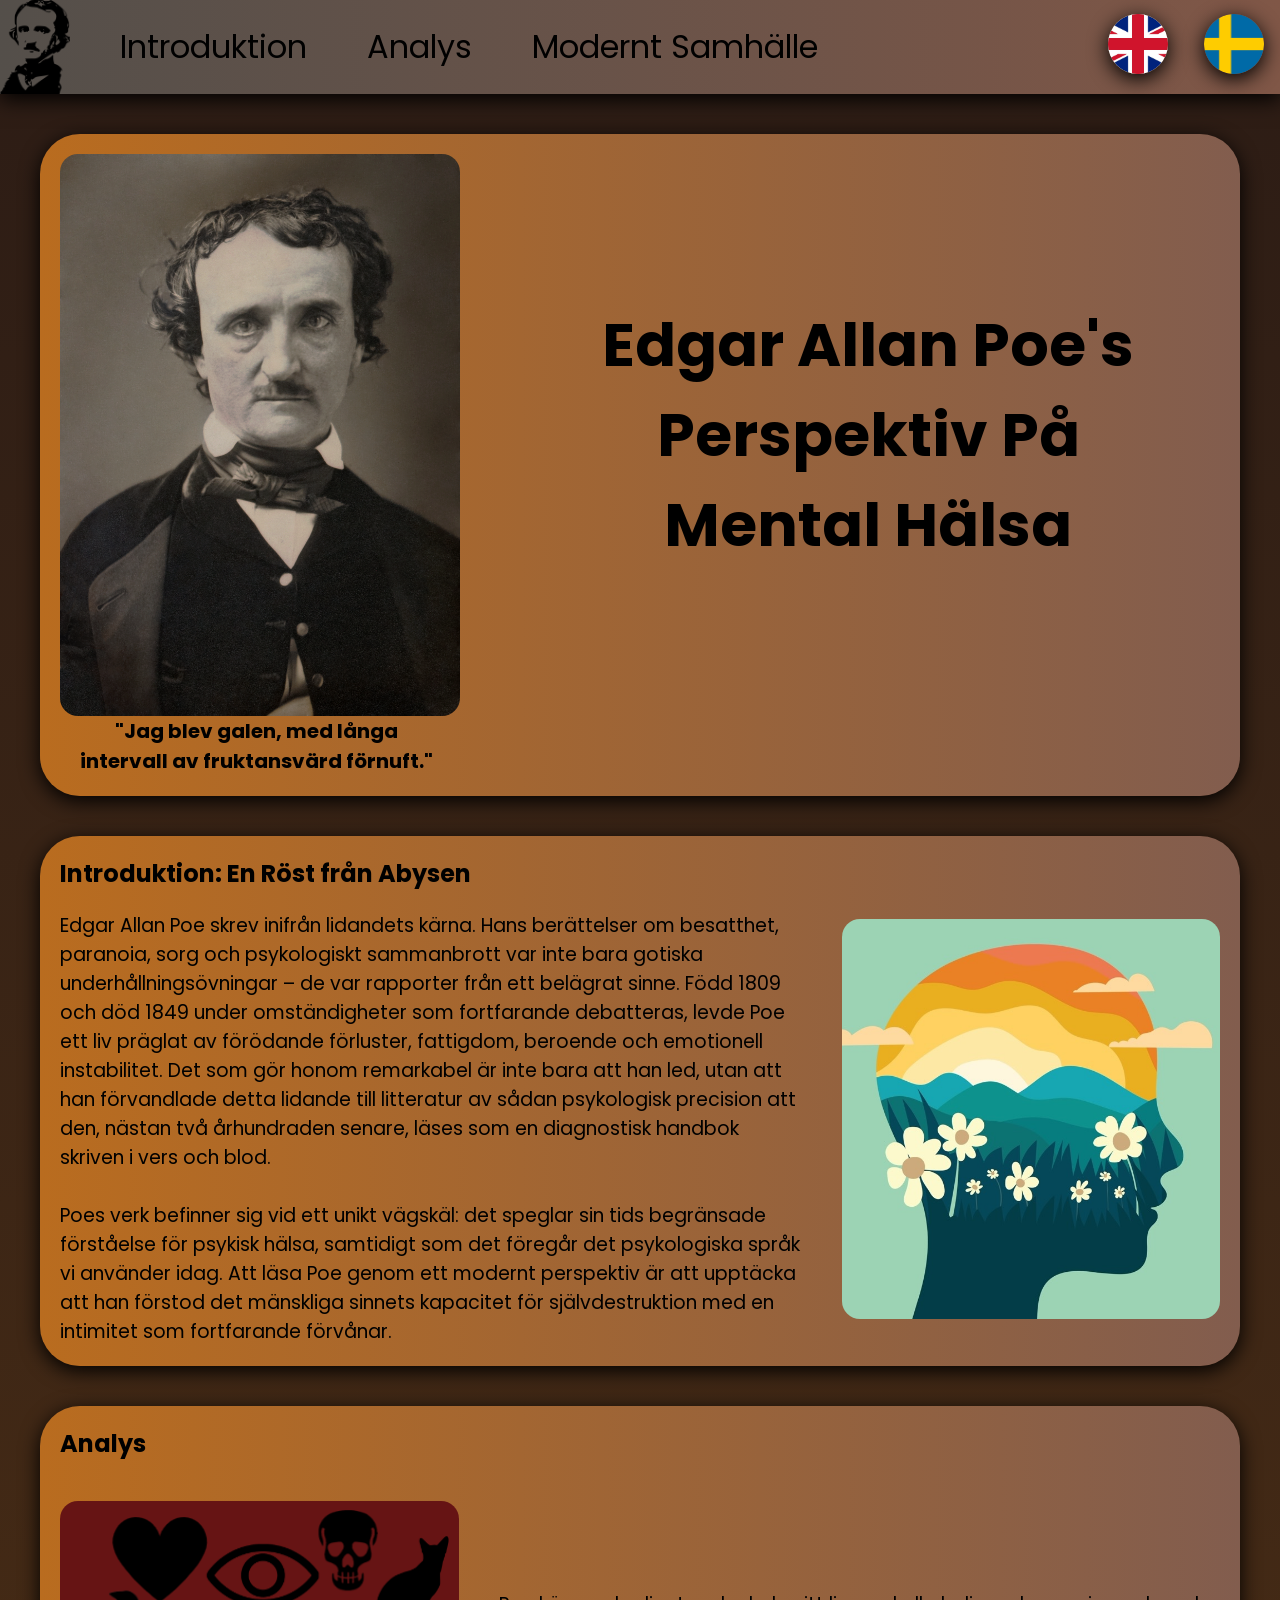
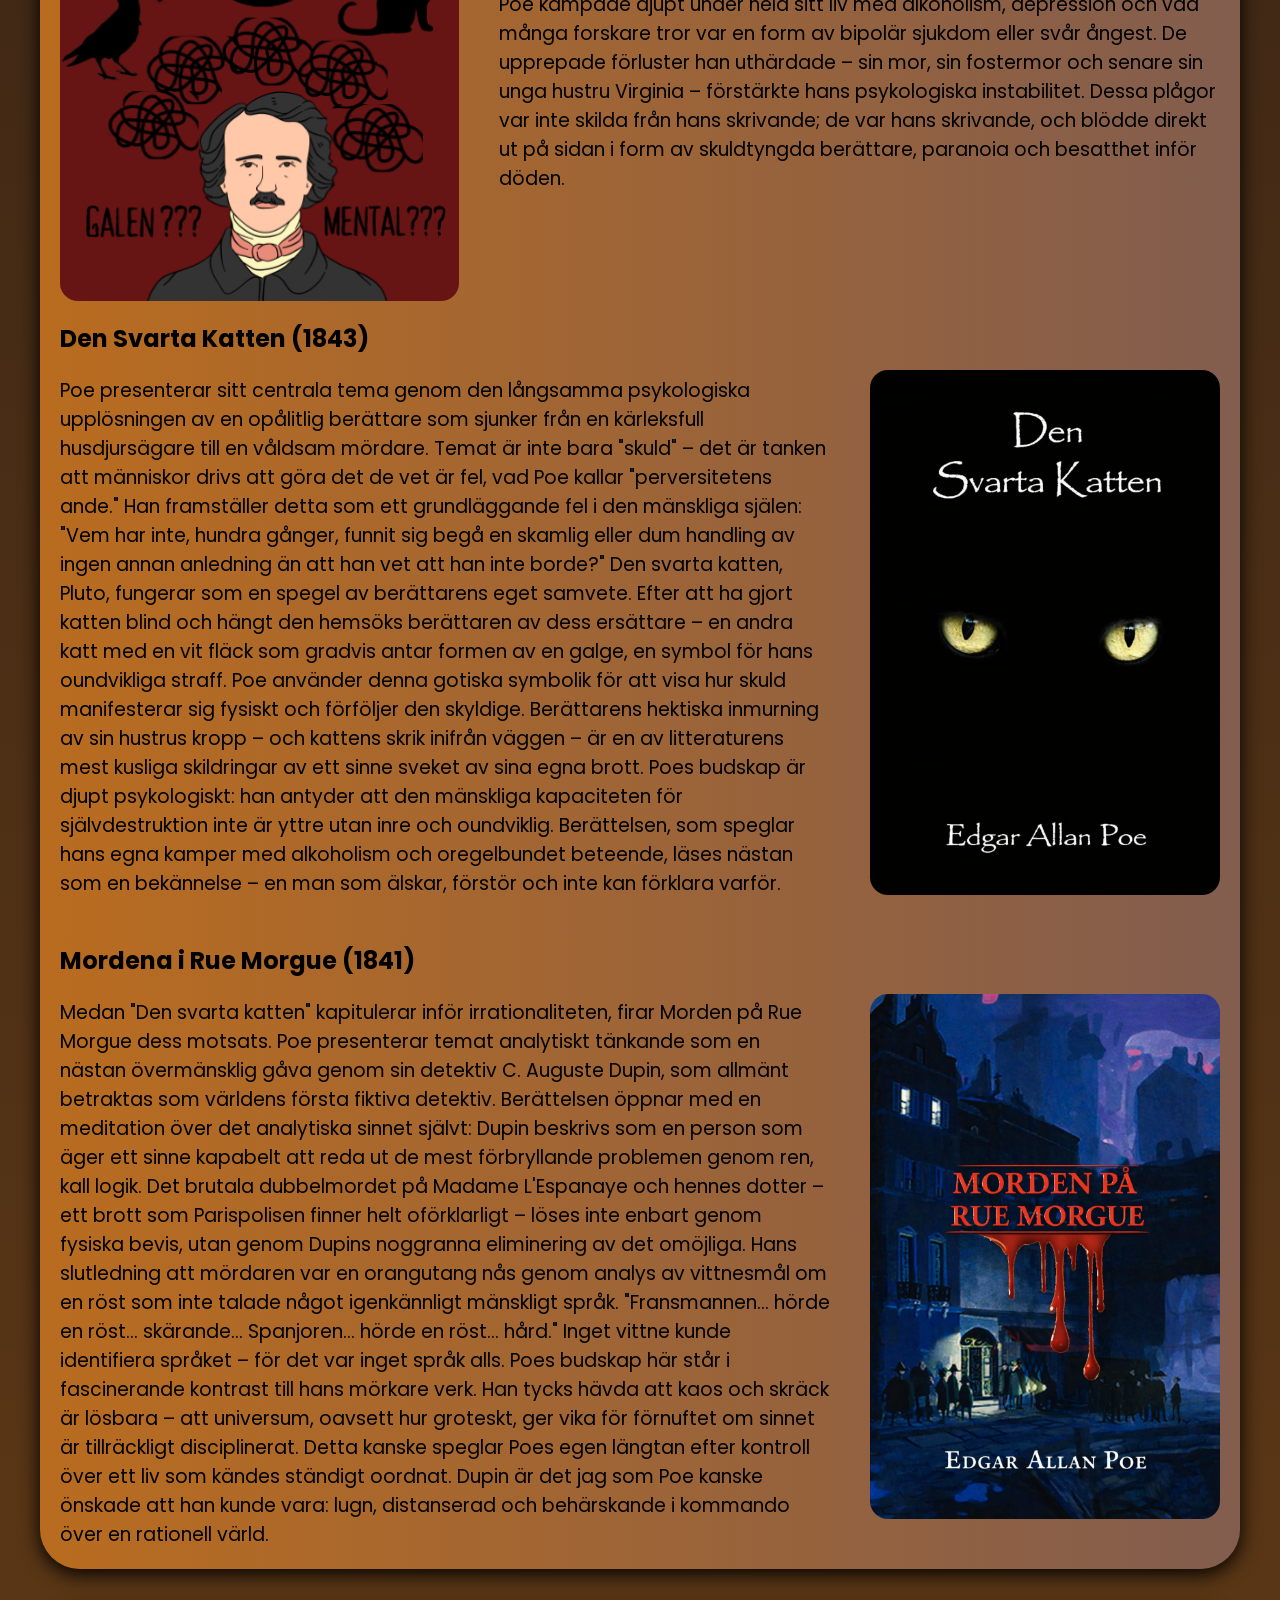
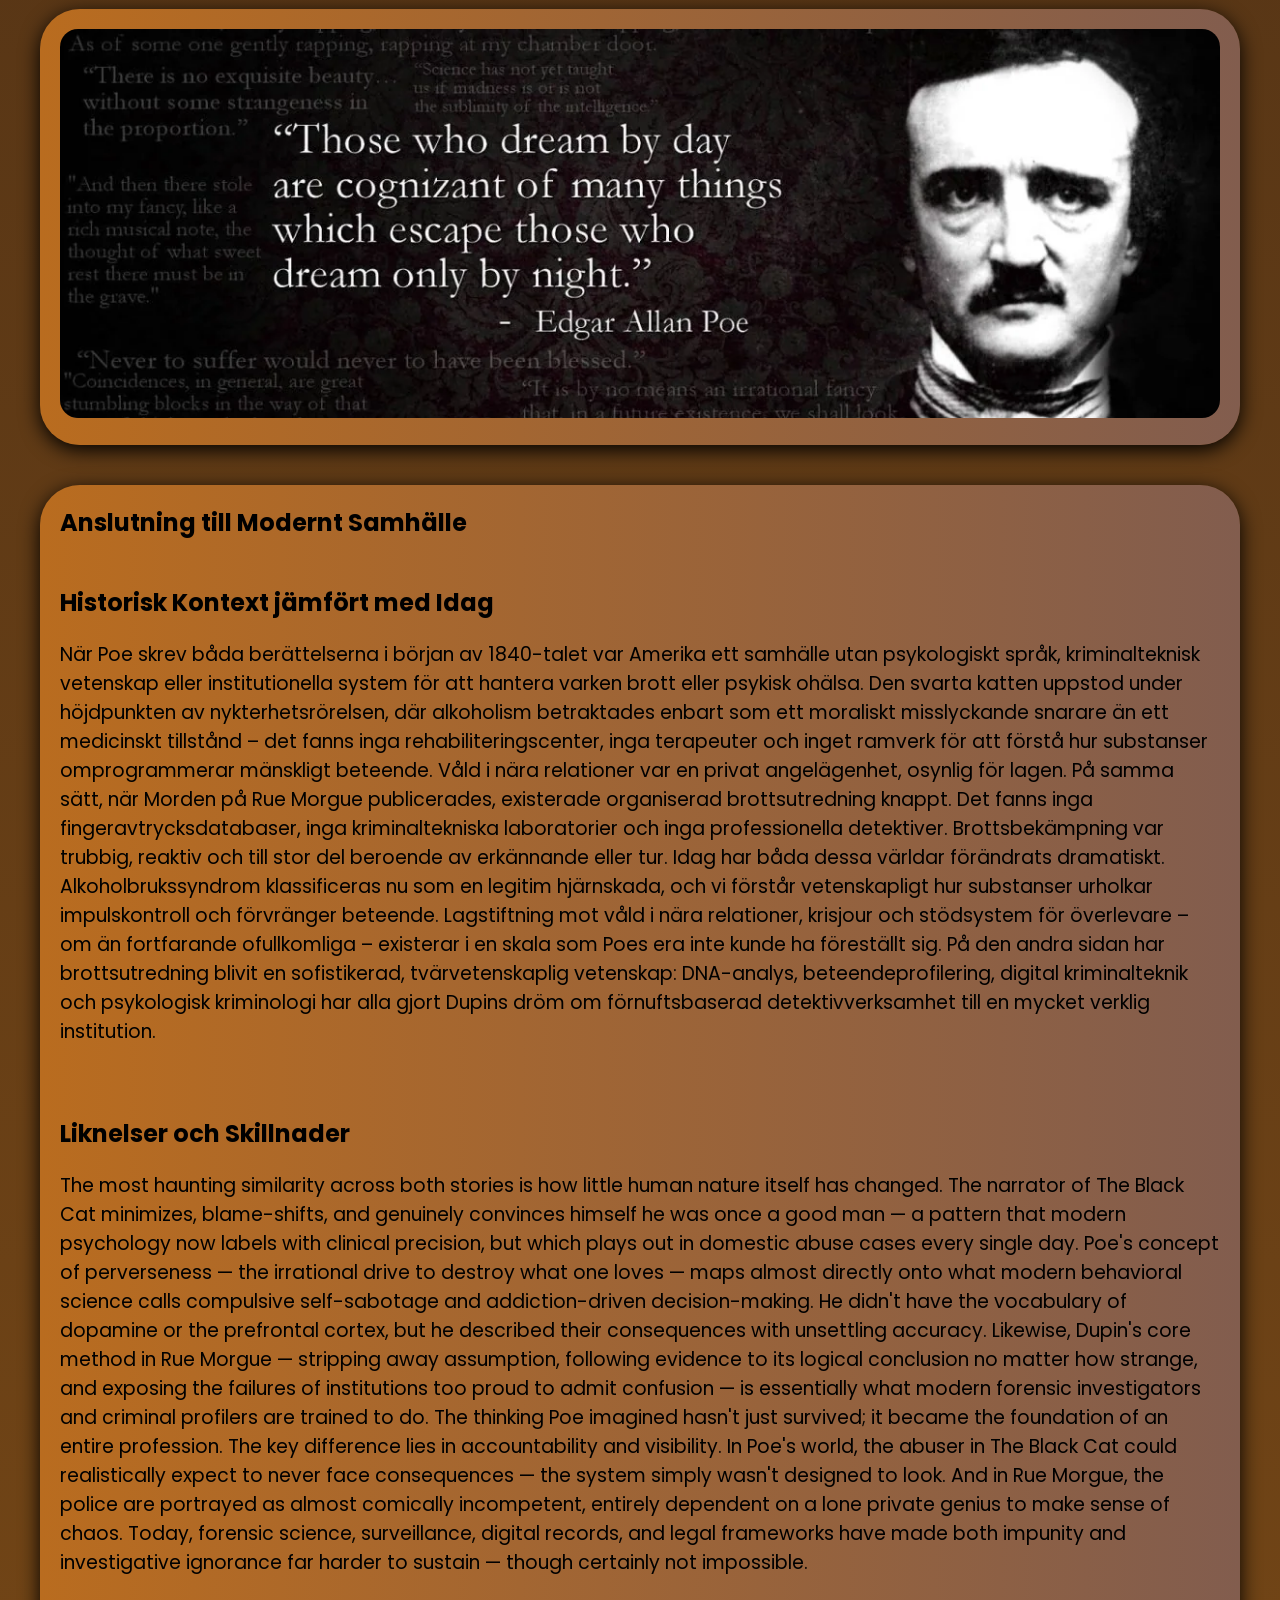
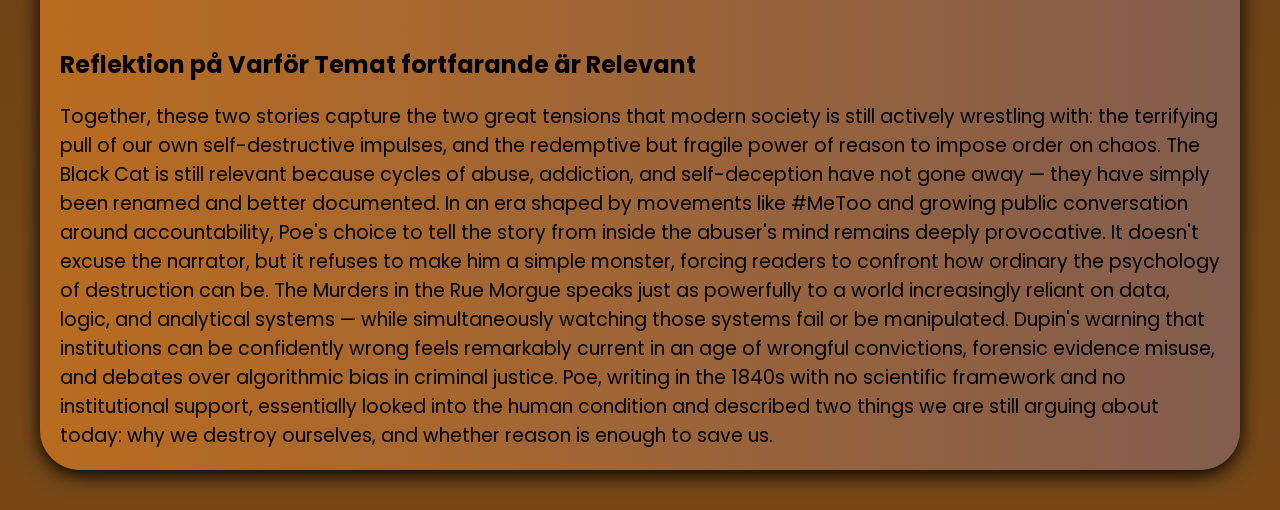
==== commit 268b7c7e: "Edgar Galen - Svenska" ====
--- a/index-swe.html
+++ b/index-swe.html
@@ -104,7 +104,7 @@
       <div class="inline_wrapper">
         <img
           id="analysis_image_1"
-          src="images/EdgarsMentalHealth.png"
+          src="images/EdgarsMentalHealth-swe.png"
           alt="Edgar Allan Poe Questioning His Mental Health"
         />
         <p>
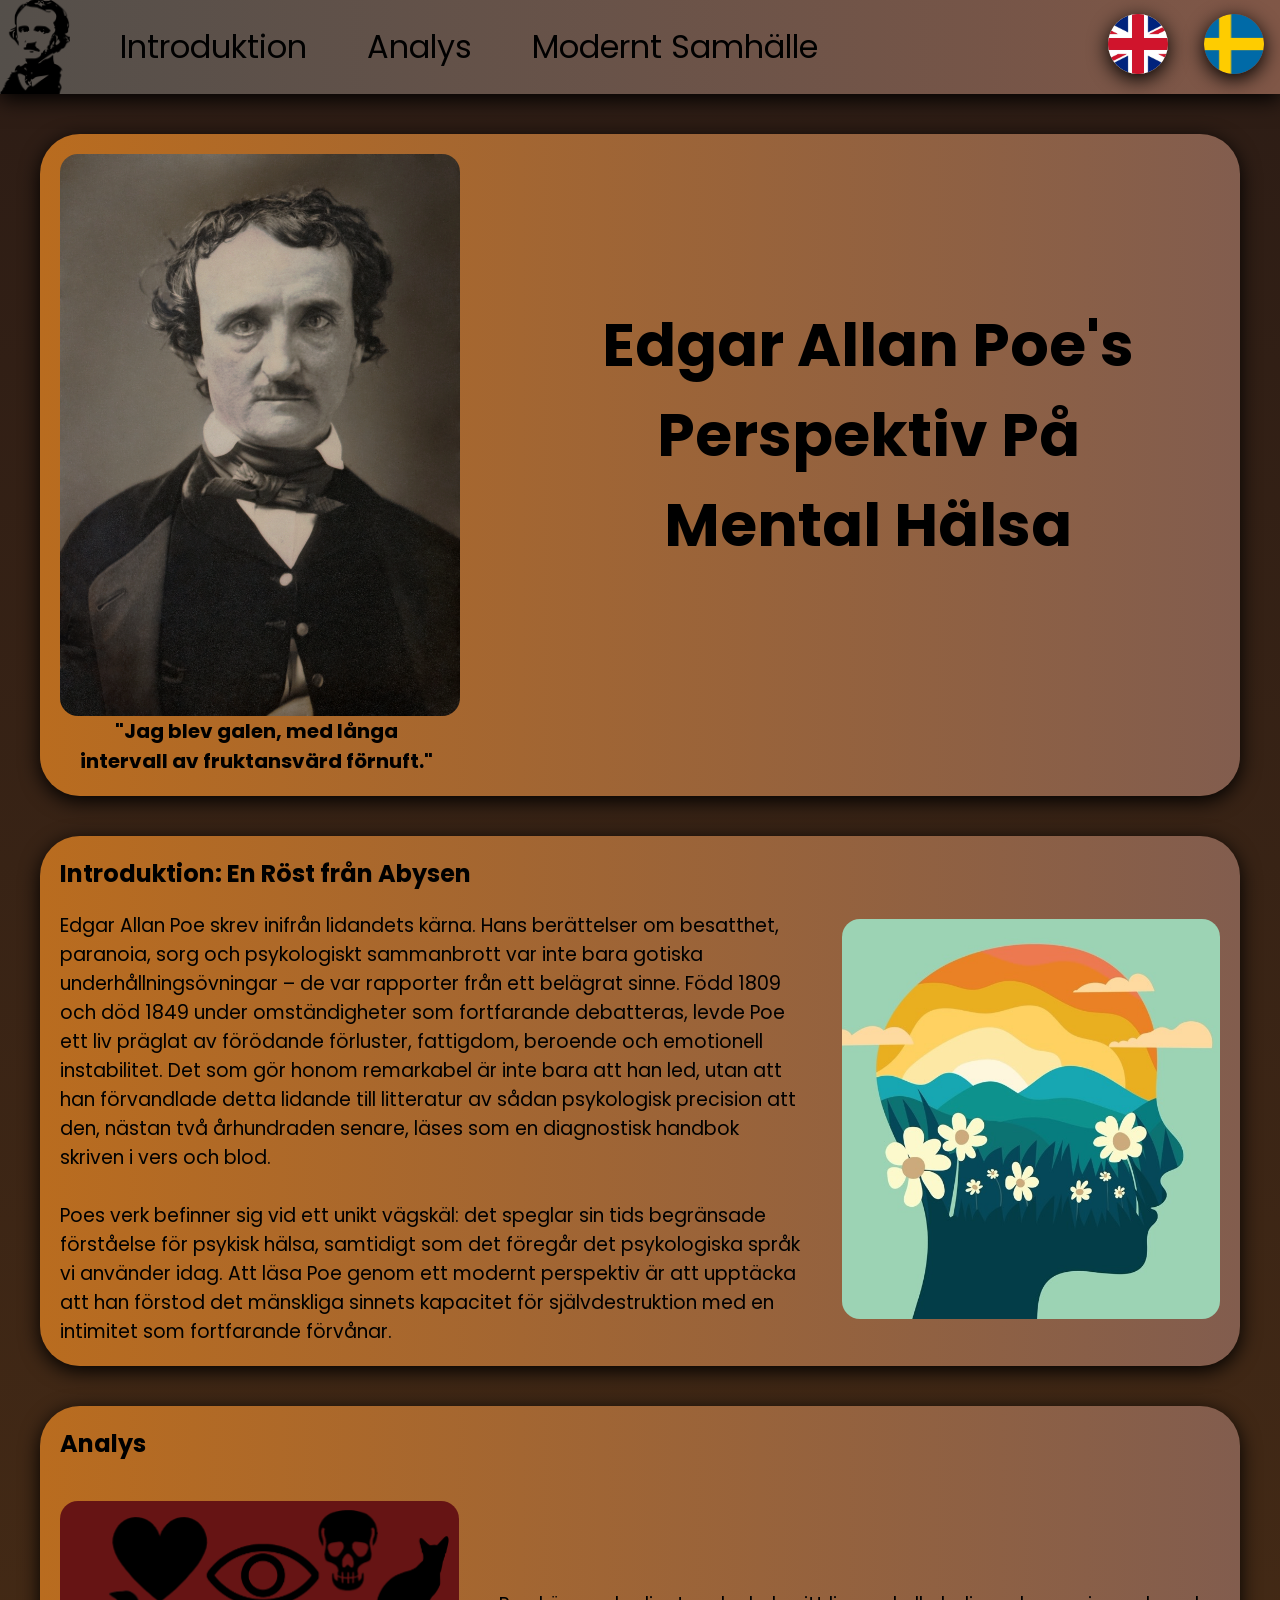
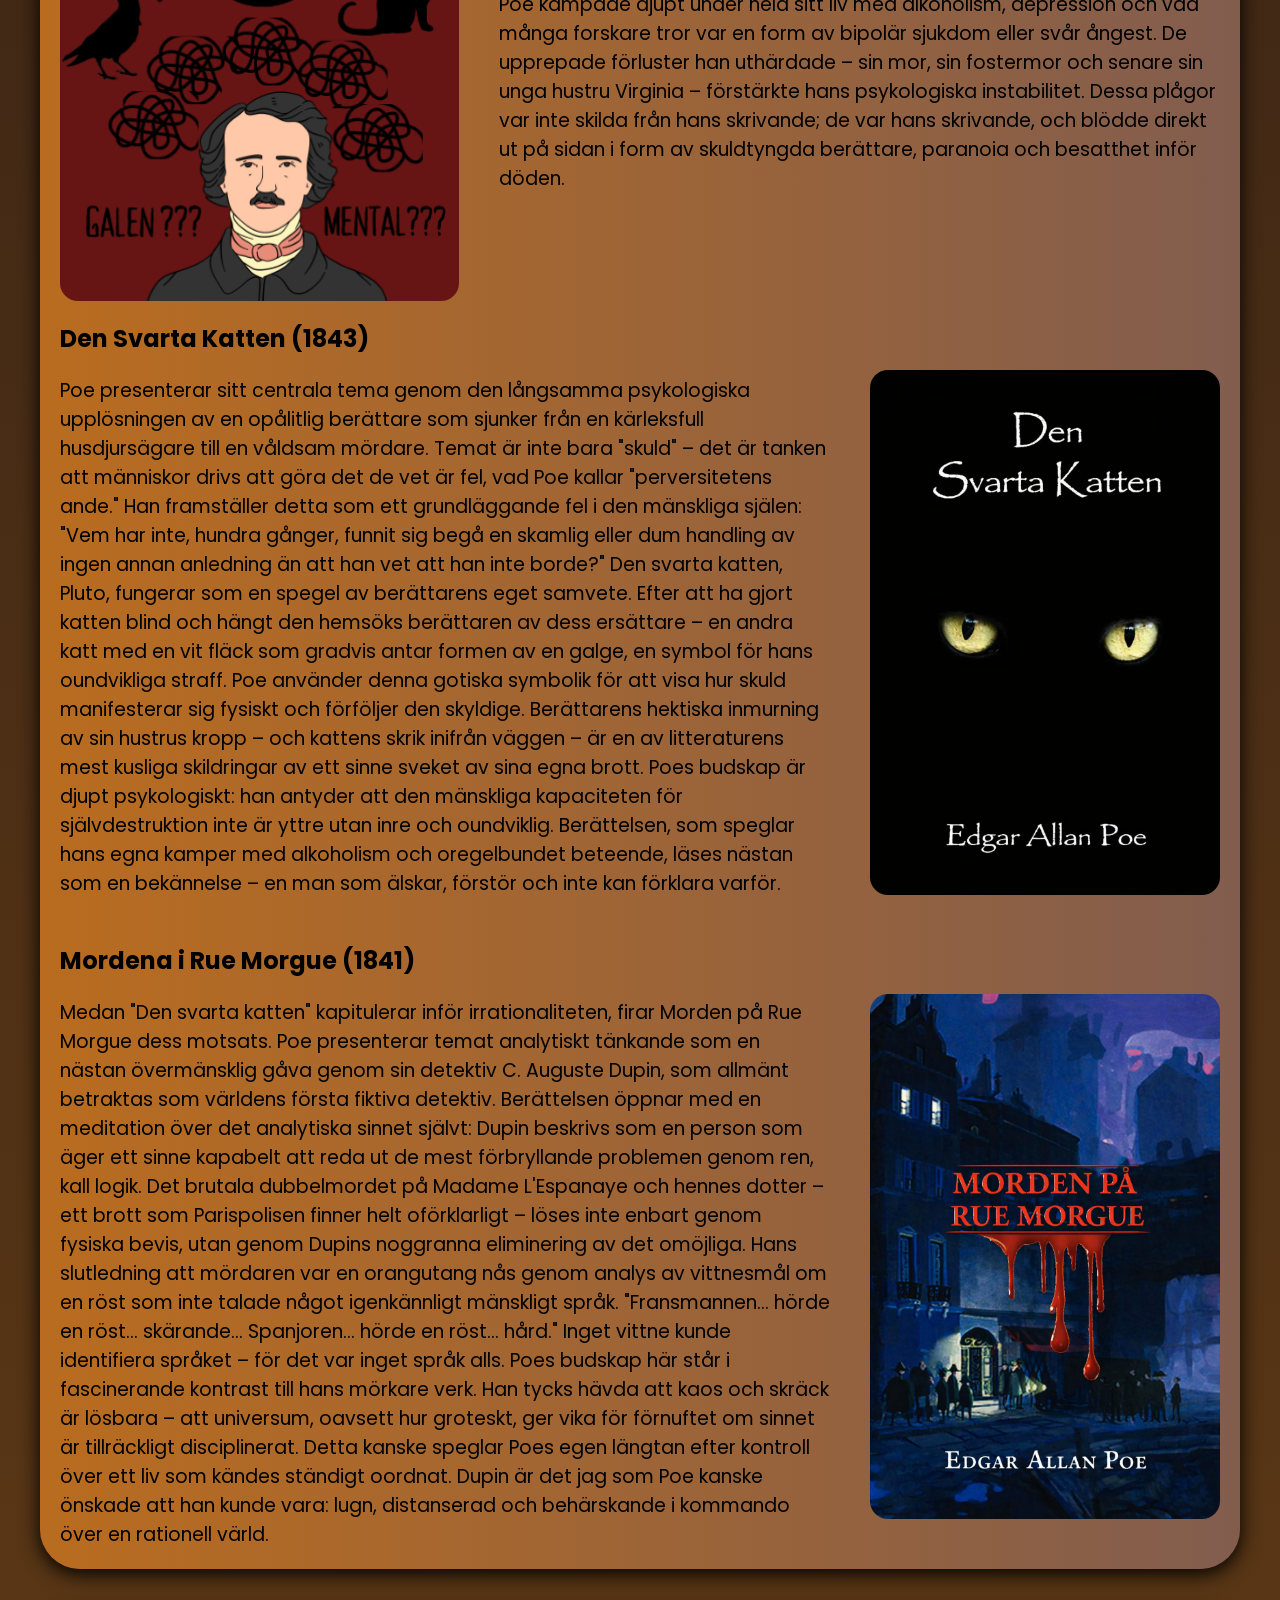
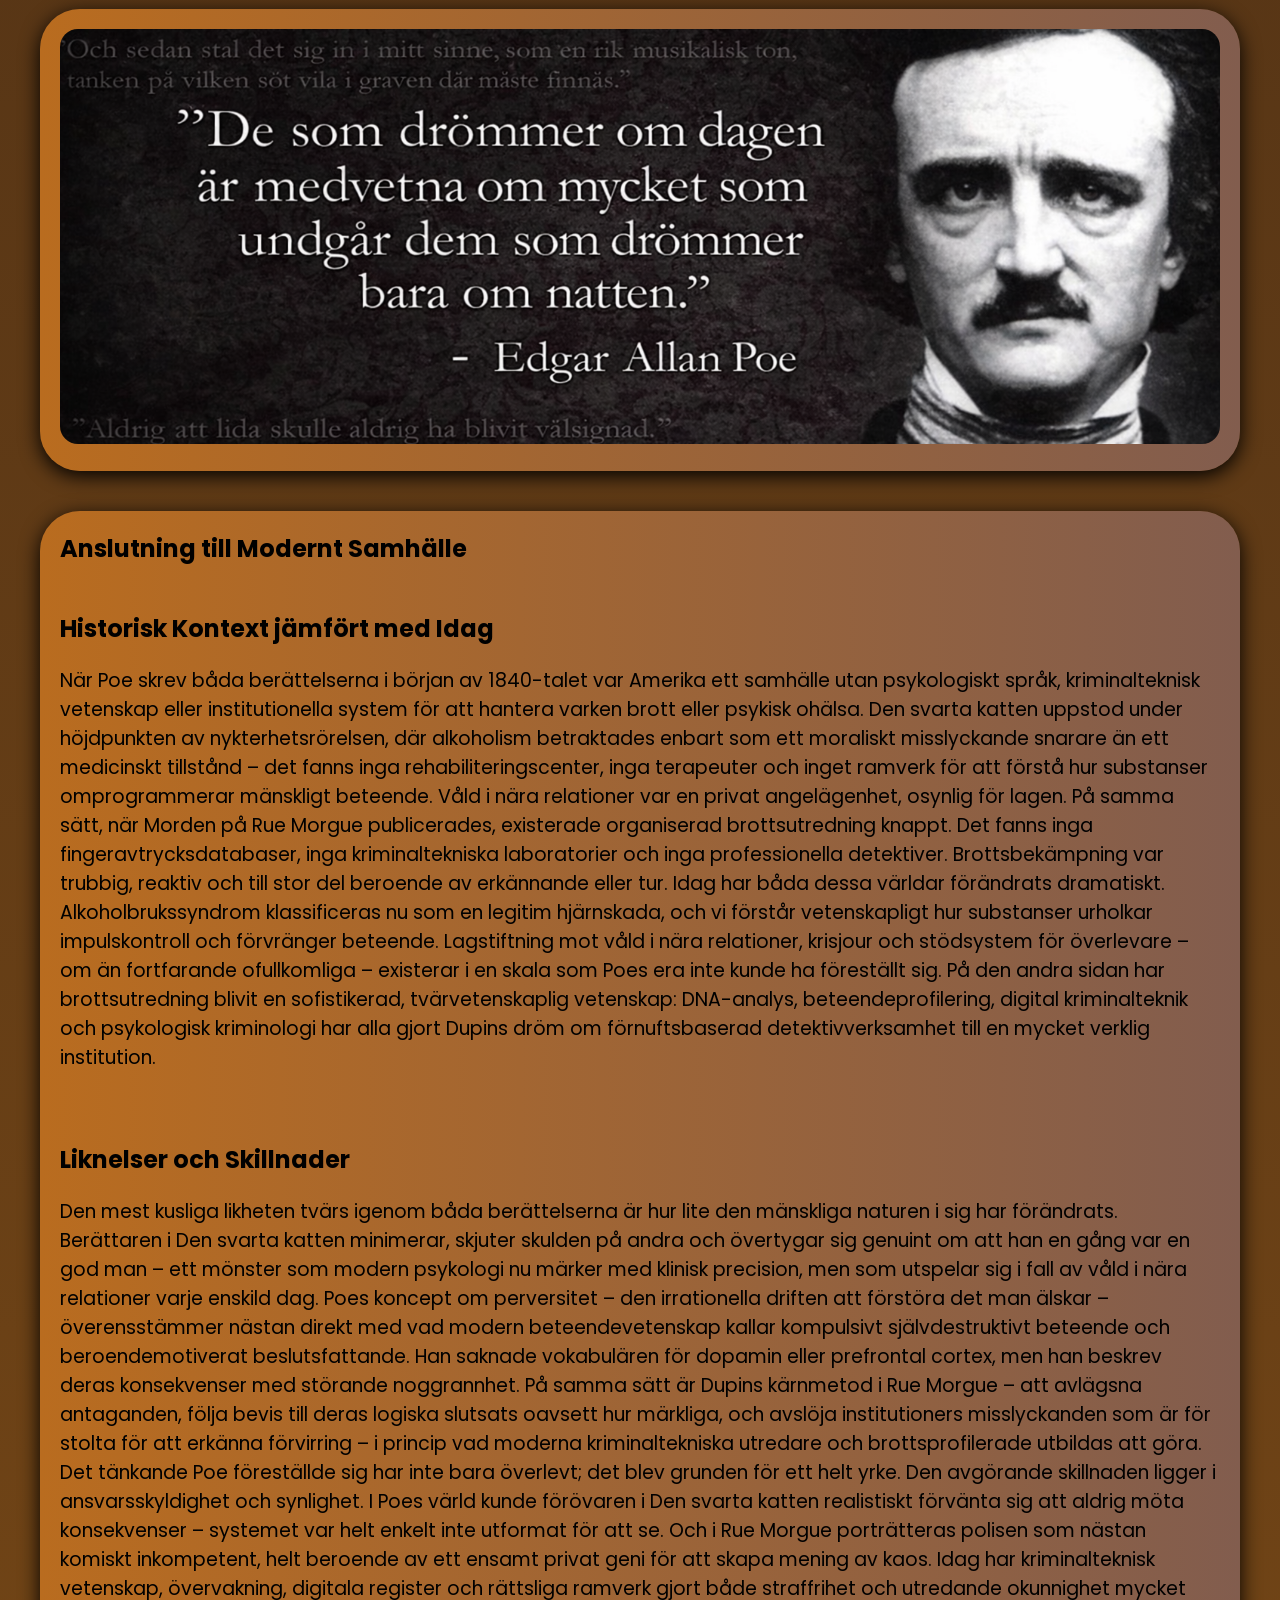
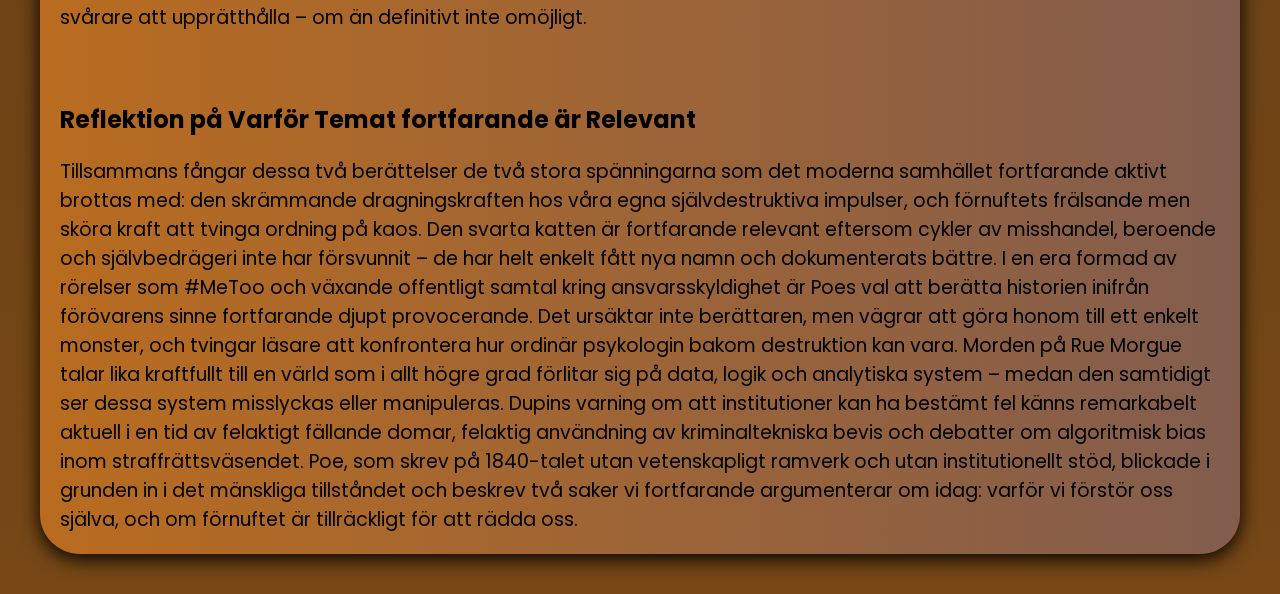
==== commit c9cc8f90: "Alla Svenska Översättningar" ====
--- a/index-swe.html
+++ b/index-swe.html
@@ -191,7 +191,7 @@
     <section class="section">
       <img
         class="qoute_immage"
-        src="images/EdgarQouteImage1.png"
+        src="images/EdgarQouteImage1-swe.png"
         alt="Those who deam by daylight ar cognizant of many things wich escape those who dream only by nigh. - Edgar Allan Poe"
       />
     </section>
@@ -229,56 +229,58 @@
       <br />
       <h2>Liknelser och Skillnader</h2>
       <p>
-        The most haunting similarity across both stories is how little human
-        nature itself has changed. The narrator of The Black Cat minimizes,
-        blame-shifts, and genuinely convinces himself he was once a good man — a
-        pattern that modern psychology now labels with clinical precision, but
-        which plays out in domestic abuse cases every single day. Poe's concept
-        of perverseness — the irrational drive to destroy what one loves — maps
-        almost directly onto what modern behavioral science calls compulsive
-        self-sabotage and addiction-driven decision-making. He didn't have the
-        vocabulary of dopamine or the prefrontal cortex, but he described their
-        consequences with unsettling accuracy. Likewise, Dupin's core method in
-        Rue Morgue — stripping away assumption, following evidence to its
-        logical conclusion no matter how strange, and exposing the failures of
-        institutions too proud to admit confusion — is essentially what modern
-        forensic investigators and criminal profilers are trained to do. The
-        thinking Poe imagined hasn't just survived; it became the foundation of
-        an entire profession. The key difference lies in accountability and
-        visibility. In Poe's world, the abuser in The Black Cat could
-        realistically expect to never face consequences — the system simply
-        wasn't designed to look. And in Rue Morgue, the police are portrayed as
-        almost comically incompetent, entirely dependent on a lone private
-        genius to make sense of chaos. Today, forensic science, surveillance,
-        digital records, and legal frameworks have made both impunity and
-        investigative ignorance far harder to sustain — though certainly not
-        impossible.
+        Den mest kusliga likheten tvärs igenom båda berättelserna är hur lite
+        den mänskliga naturen i sig har förändrats. Berättaren i Den svarta
+        katten minimerar, skjuter skulden på andra och övertygar sig genuint om
+        att han en gång var en god man – ett mönster som modern psykologi nu
+        märker med klinisk precision, men som utspelar sig i fall av våld i nära
+        relationer varje enskild dag. Poes koncept om perversitet – den
+        irrationella driften att förstöra det man älskar – överensstämmer nästan
+        direkt med vad modern beteendevetenskap kallar kompulsivt
+        självdestruktivt beteende och beroendemotiverat beslutsfattande. Han
+        saknade vokabulären för dopamin eller prefrontal cortex, men han beskrev
+        deras konsekvenser med störande noggrannhet. På samma sätt är Dupins
+        kärnmetod i Rue Morgue – att avlägsna antaganden, följa bevis till deras
+        logiska slutsats oavsett hur märkliga, och avslöja institutioners
+        misslyckanden som är för stolta för att erkänna förvirring – i princip
+        vad moderna kriminaltekniska utredare och brottsprofilerade utbildas att
+        göra. Det tänkande Poe föreställde sig har inte bara överlevt; det blev
+        grunden för ett helt yrke. Den avgörande skillnaden ligger i
+        ansvarsskyldighet och synlighet. I Poes värld kunde förövaren i Den
+        svarta katten realistiskt förvänta sig att aldrig möta konsekvenser –
+        systemet var helt enkelt inte utformat för att se. Och i Rue Morgue
+        porträtteras polisen som nästan komiskt inkompetent, helt beroende av
+        ett ensamt privat geni för att skapa mening av kaos. Idag har
+        kriminalteknisk vetenskap, övervakning, digitala register och rättsliga
+        ramverk gjort både straffrihet och utredande okunnighet mycket svårare
+        att upprätthålla – om än definitivt inte omöjligt.
       </p>
       <br />
       <br />
       <h2>Reflektion på Varför Temat fortfarande är Relevant</h2>
       <p>
-        Together, these two stories capture the two great tensions that modern
-        society is still actively wrestling with: the terrifying pull of our own
-        self-destructive impulses, and the redemptive but fragile power of
-        reason to impose order on chaos. The Black Cat is still relevant because
-        cycles of abuse, addiction, and self-deception have not gone away — they
-        have simply been renamed and better documented. In an era shaped by
-        movements like #MeToo and growing public conversation around
-        accountability, Poe's choice to tell the story from inside the abuser's
-        mind remains deeply provocative. It doesn't excuse the narrator, but it
-        refuses to make him a simple monster, forcing readers to confront how
-        ordinary the psychology of destruction can be. The Murders in the Rue
-        Morgue speaks just as powerfully to a world increasingly reliant on
-        data, logic, and analytical systems — while simultaneously watching
-        those systems fail or be manipulated. Dupin's warning that institutions
-        can be confidently wrong feels remarkably current in an age of wrongful
-        convictions, forensic evidence misuse, and debates over algorithmic bias
-        in criminal justice. Poe, writing in the 1840s with no scientific
-        framework and no institutional support, essentially looked into the
-        human condition and described two things we are still arguing about
-        today: why we destroy ourselves, and whether reason is enough to save
-        us.
+        Tillsammans fångar dessa två berättelser de två stora spänningarna som
+        det moderna samhället fortfarande aktivt brottas med: den skrämmande
+        dragningskraften hos våra egna självdestruktiva impulser, och förnuftets
+        frälsande men sköra kraft att tvinga ordning på kaos. Den svarta katten
+        är fortfarande relevant eftersom cykler av misshandel, beroende och
+        självbedrägeri inte har försvunnit – de har helt enkelt fått nya namn
+        och dokumenterats bättre. I en era formad av rörelser som #MeToo och
+        växande offentligt samtal kring ansvarsskyldighet är Poes val att
+        berätta historien inifrån förövarens sinne fortfarande djupt
+        provocerande. Det ursäktar inte berättaren, men vägrar att göra honom
+        till ett enkelt monster, och tvingar läsare att konfrontera hur ordinär
+        psykologin bakom destruktion kan vara. Morden på Rue Morgue talar lika
+        kraftfullt till en värld som i allt högre grad förlitar sig på data,
+        logik och analytiska system – medan den samtidigt ser dessa system
+        misslyckas eller manipuleras. Dupins varning om att institutioner kan ha
+        bestämt fel känns remarkabelt aktuell i en tid av felaktigt fällande
+        domar, felaktig användning av kriminaltekniska bevis och debatter om
+        algoritmisk bias inom straffrättsväsendet. Poe, som skrev på 1840-talet
+        utan vetenskapligt ramverk och utan institutionellt stöd, blickade i
+        grunden in i det mänskliga tillståndet och beskrev två saker vi
+        fortfarande argumenterar om idag: varför vi förstör oss själva, och om
+        förnuftet är tillräckligt för att rädda oss.
       </p>
     </section>
     <script src="script.js"></script>
